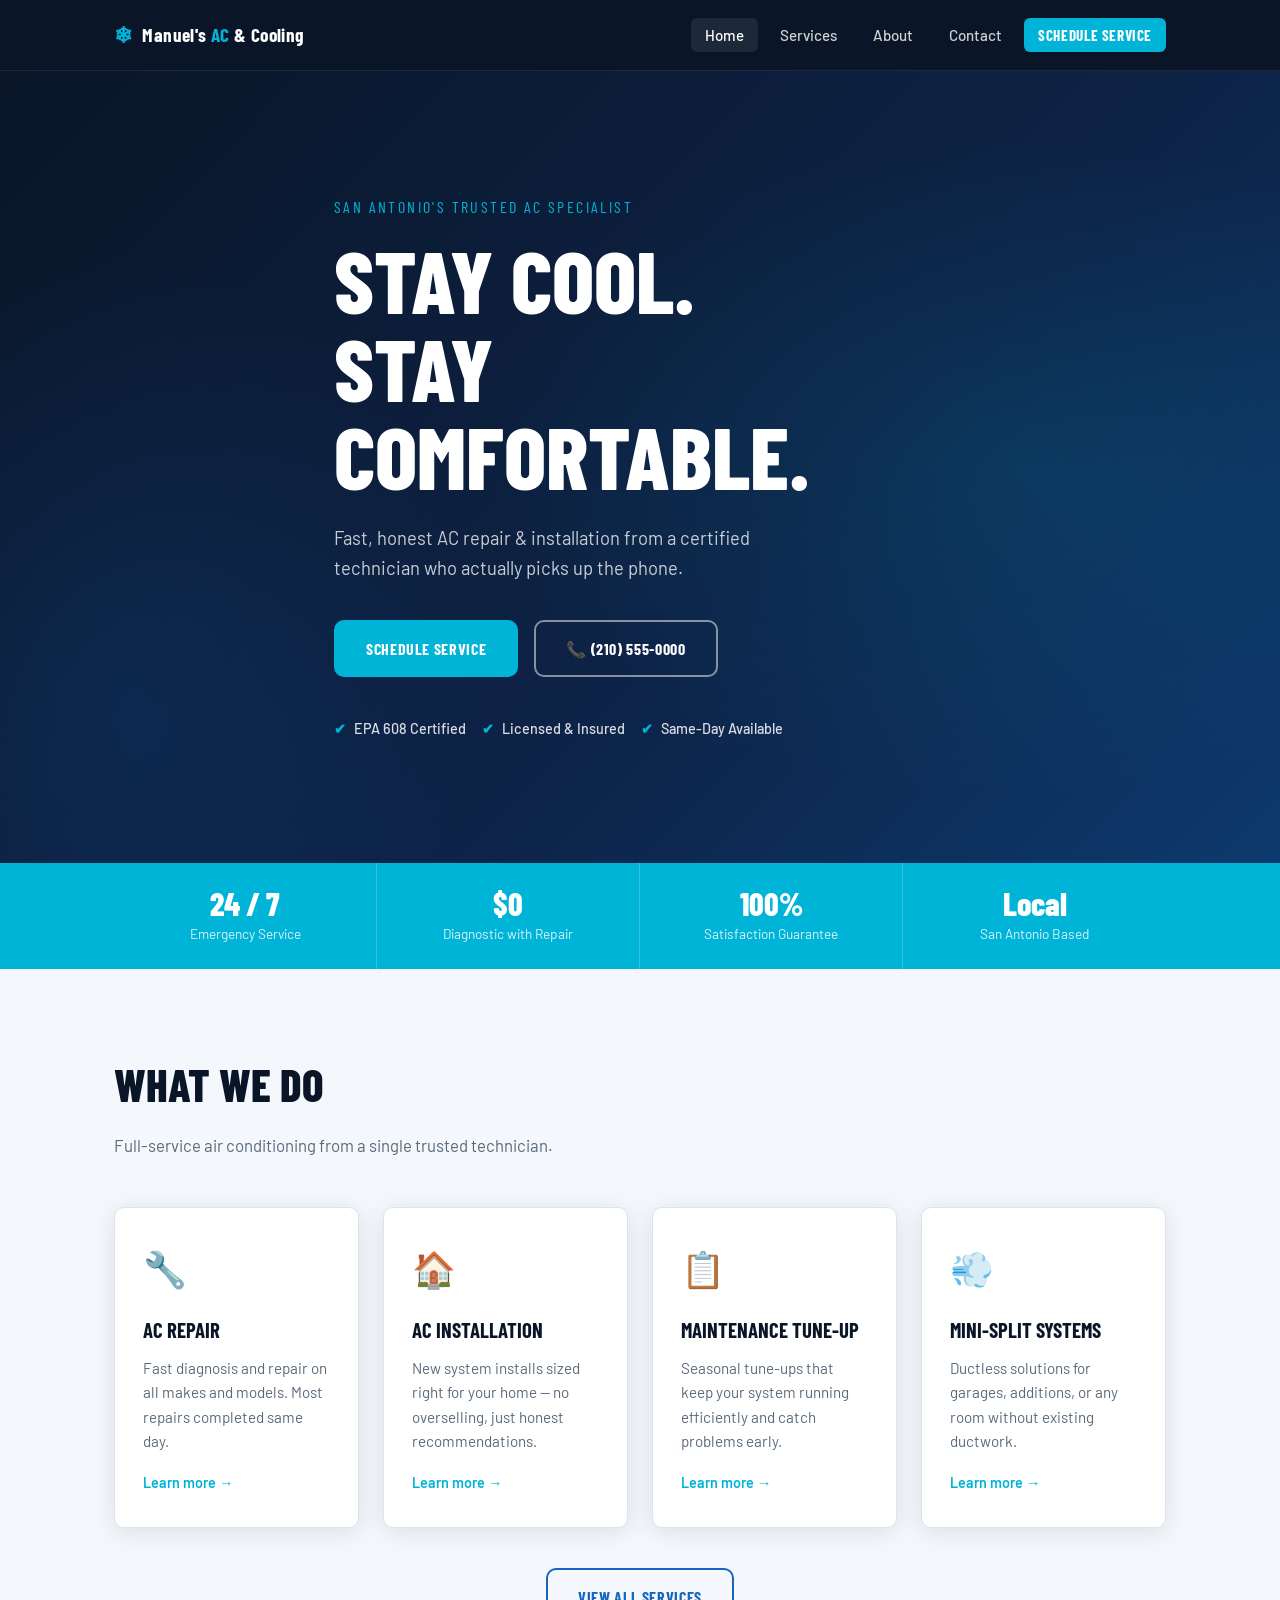
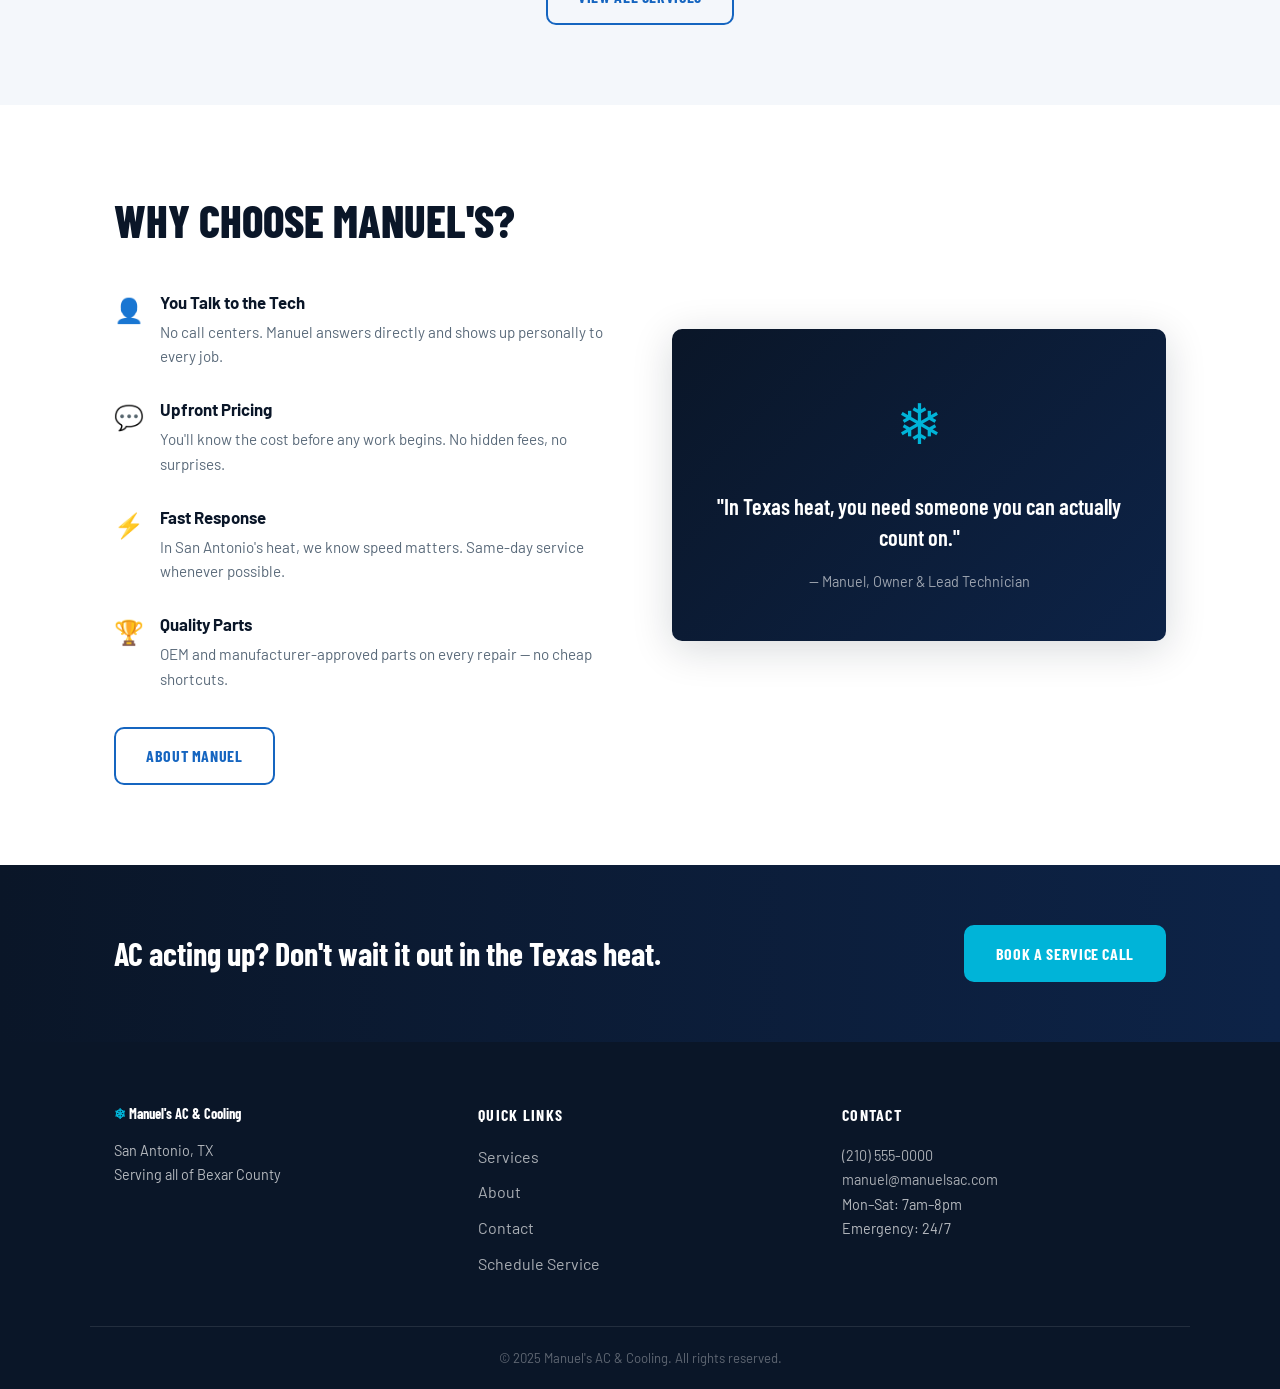
==== index.html @ a632163c "Move files to root" ====
<!DOCTYPE html>
<html lang="en">
<head>
  <meta charset="UTF-8" />
  <meta name="viewport" content="width=device-width, initial-scale=1.0" />
  <title>Manuel's AC & Cooling | San Antonio, TX</title>
  <link rel="stylesheet" href="css/style.css" />
  <link rel="preconnect" href="https://fonts.googleapis.com">
  <link rel="preconnect" href="https://fonts.gstatic.com" crossorigin>
  <link href="https://fonts.googleapis.com/css2?family=Barlow+Condensed:wght@400;600;700;800&family=Barlow:wght@400;500;600&display=swap" rel="stylesheet">
</head>
<body>

  <!-- NAV -->
  <header class="site-header">
    <nav class="nav container">
      <a href="index.html" class="nav-logo">
        <span class="logo-icon">❄</span>
        <span class="logo-text">Manuel's <span class="accent">AC</span> & Cooling</span>
      </a>
      <button class="nav-toggle" id="navToggle" aria-label="Toggle menu">
        <span></span><span></span><span></span>
      </button>
      <ul class="nav-links" id="navLinks">
        <li><a href="index.html" class="active">Home</a></li>
        <li><a href="services.html">Services</a></li>
        <li><a href="about.html">About</a></li>
        <li><a href="contact.html">Contact</a></li>
        <li><a href="contact.html#schedule" class="nav-cta">Schedule Service</a></li>
      </ul>
    </nav>
  </header>

  <!-- HERO -->
  <section class="hero">
    <div class="hero-bg"></div>
    <div class="container hero-content">
      <p class="hero-eyebrow">San Antonio's Trusted AC Specialist</p>
      <h1 class="hero-title">Stay Cool.<br>Stay Comfortable.</h1>
      <p class="hero-sub">Fast, honest AC repair &amp; installation from a certified technician who actually picks up the phone.</p>
      <div class="hero-actions">
        <a href="contact.html#schedule" class="btn btn-primary">Schedule Service</a>
        <a href="tel:+12105550000" class="btn btn-outline">📞 (210) 555-0000</a>
      </div>
      <div class="hero-badges">
        <div class="badge"><span>✔</span> EPA 608 Certified</div>
        <div class="badge"><span>✔</span> Licensed &amp; Insured</div>
        <div class="badge"><span>✔</span> Same-Day Available</div>
      </div>
    </div>
  </section>

  <!-- TRUST BAR -->
  <div class="trust-bar">
    <div class="container trust-grid">
      <div class="trust-item">
        <strong>24 / 7</strong>
        <span>Emergency Service</span>
      </div>
      <div class="trust-item">
        <strong>$0</strong>
        <span>Diagnostic with Repair</span>
      </div>
      <div class="trust-item">
        <strong>100%</strong>
        <span>Satisfaction Guarantee</span>
      </div>
      <div class="trust-item">
        <strong>Local</strong>
        <span>San Antonio Based</span>
      </div>
    </div>
  </div>

  <!-- SERVICES PREVIEW -->
  <section class="section services-preview">
    <div class="container">
      <h2 class="section-title">What We Do</h2>
      <p class="section-sub">Full-service air conditioning from a single trusted technician.</p>
      <div class="services-grid">
        <a href="services.html#repair" class="service-card">
          <div class="service-icon">🔧</div>
          <h3>AC Repair</h3>
          <p>Fast diagnosis and repair on all makes and models. Most repairs completed same day.</p>
          <span class="card-link">Learn more →</span>
        </a>
        <a href="services.html#install" class="service-card">
          <div class="service-icon">🏠</div>
          <h3>AC Installation</h3>
          <p>New system installs sized right for your home — no overselling, just honest recommendations.</p>
          <span class="card-link">Learn more →</span>
        </a>
        <a href="services.html#maintenance" class="service-card">
          <div class="service-icon">📋</div>
          <h3>Maintenance Tune-Up</h3>
          <p>Seasonal tune-ups that keep your system running efficiently and catch problems early.</p>
          <span class="card-link">Learn more →</span>
        </a>
        <a href="services.html#mini-split" class="service-card">
          <div class="service-icon">💨</div>
          <h3>Mini-Split Systems</h3>
          <p>Ductless solutions for garages, additions, or any room without existing ductwork.</p>
          <span class="card-link">Learn more →</span>
        </a>
      </div>
      <div class="section-cta">
        <a href="services.html" class="btn btn-secondary">View All Services</a>
      </div>
    </div>
  </section>

  <!-- WHY US -->
  <section class="section why-us">
    <div class="container why-grid">
      <div class="why-text">
        <h2 class="section-title">Why Choose Manuel's?</h2>
        <ul class="why-list">
          <li>
            <span class="why-icon">👤</span>
            <div>
              <strong>You Talk to the Tech</strong>
              <p>No call centers. Manuel answers directly and shows up personally to every job.</p>
            </div>
          </li>
          <li>
            <span class="why-icon">💬</span>
            <div>
              <strong>Upfront Pricing</strong>
              <p>You'll know the cost before any work begins. No hidden fees, no surprises.</p>
            </div>
          </li>
          <li>
            <span class="why-icon">⚡</span>
            <div>
              <strong>Fast Response</strong>
              <p>In San Antonio's heat, we know speed matters. Same-day service whenever possible.</p>
            </div>
          </li>
          <li>
            <span class="why-icon">🏆</span>
            <div>
              <strong>Quality Parts</strong>
              <p>OEM and manufacturer-approved parts on every repair — no cheap shortcuts.</p>
            </div>
          </li>
        </ul>
        <a href="about.html" class="btn btn-secondary">About Manuel</a>
      </div>
      <div class="why-visual">
        <div class="visual-card">
          <div class="visual-icon">❄</div>
          <p class="visual-quote">"In Texas heat, you need someone you can actually count on."</p>
          <p class="visual-name">— Manuel, Owner & Lead Technician</p>
        </div>
      </div>
    </div>
  </section>

  <!-- CTA STRIP -->
  <section class="cta-strip">
    <div class="container cta-strip-inner">
      <h2>AC acting up? Don't wait it out in the Texas heat.</h2>
      <a href="contact.html#schedule" class="btn btn-primary">Book a Service Call</a>
    </div>
  </section>

  <!-- FOOTER -->
  <footer class="site-footer">
    <div class="container footer-grid">
      <div>
        <p class="footer-logo"><span class="accent">❄</span> Manuel's AC &amp; Cooling</p>
        <p>San Antonio, TX<br>Serving all of Bexar County</p>
      </div>
      <div>
        <h4>Quick Links</h4>
        <ul>
          <li><a href="services.html">Services</a></li>
          <li><a href="about.html">About</a></li>
          <li><a href="contact.html">Contact</a></li>
          <li><a href="contact.html#schedule">Schedule Service</a></li>
        </ul>
      </div>
      <div>
        <h4>Contact</h4>
        <p><a href="tel:+12105550000">(210) 555-0000</a></p>
        <p><a href="mailto:manuel@manuelsac.com">manuel@manuelsac.com</a></p>
        <p>Mon–Sat: 7am–8pm<br>Emergency: 24/7</p>
      </div>
    </div>
    <div class="footer-bottom container">
      <p>© 2025 Manuel's AC & Cooling. All rights reserved.</p>
    </div>
  </footer>

  <script src="js/main.js"></script>
</body>
</html>
---- css/style.css ----
/* ===========================
   Manuel's AC & Cooling — CSS
   =========================== */

:root {
  --blue-dark:   #0a1628;
  --blue-mid:    #0d2347;
  --blue-bright: #1565c0;
  --ice:         #e3f2fd;
  --accent:      #00b4d8;
  --accent-dark: #0096b7;
  --white:       #ffffff;
  --gray-light:  #f4f7fb;
  --gray-text:   #5a6a7a;
  --text:        #1a2535;
  --border:      #dde3ed;

  --font-display: 'Barlow Condensed', sans-serif;
  --font-body:    'Barlow', sans-serif;

  --radius: 10px;
  --shadow: 0 4px 24px rgba(10,22,40,.10);
  --shadow-lg: 0 8px 40px rgba(10,22,40,.16);
  --transition: .2s ease;
}

*, *::before, *::after { box-sizing: border-box; margin: 0; padding: 0; }

html { scroll-behavior: smooth; }

body {
  font-family: var(--font-body);
  color: var(--text);
  background: var(--white);
  font-size: 16px;
  line-height: 1.6;
}

a { color: inherit; text-decoration: none; }
ul { list-style: none; }
img { max-width: 100%; display: block; }

.container {
  max-width: 1100px;
  margin: 0 auto;
  padding: 0 24px;
}

.accent { color: var(--accent); }

/* ===== BUTTONS ===== */
.btn {
  display: inline-block;
  font-family: var(--font-display);
  font-weight: 700;
  font-size: 1rem;
  letter-spacing: .04em;
  text-transform: uppercase;
  padding: 14px 30px;
  border-radius: var(--radius);
  transition: var(--transition);
  cursor: pointer;
  border: 2px solid transparent;
}

.btn-primary {
  background: var(--accent);
  color: var(--white);
  border-color: var(--accent);
}
.btn-primary:hover {
  background: var(--accent-dark);
  border-color: var(--accent-dark);
  transform: translateY(-1px);
}

.btn-outline {
  background: transparent;
  color: var(--white);
  border-color: rgba(255,255,255,.5);
}
.btn-outline:hover {
  border-color: var(--white);
  background: rgba(255,255,255,.08);
}

.btn-secondary {
  background: transparent;
  color: var(--blue-bright);
  border-color: var(--blue-bright);
}
.btn-secondary:hover {
  background: var(--blue-bright);
  color: var(--white);
}

.btn-full { width: 100%; text-align: center; }

/* ===== HEADER / NAV ===== */
.site-header {
  position: sticky;
  top: 0;
  z-index: 100;
  background: var(--blue-dark);
  border-bottom: 1px solid rgba(255,255,255,.08);
}

.nav {
  display: flex;
  align-items: center;
  justify-content: space-between;
  height: 70px;
  gap: 24px;
}

.nav-logo {
  display: flex;
  align-items: center;
  gap: 10px;
  color: var(--white);
  font-family: var(--font-display);
  font-size: 1.2rem;
  font-weight: 700;
  letter-spacing: .02em;
  white-space: nowrap;
}

.logo-icon {
  font-size: 1.4rem;
  color: var(--accent);
}

.nav-links {
  display: flex;
  align-items: center;
  gap: 8px;
}

.nav-links a {
  color: rgba(255,255,255,.8);
  font-size: .95rem;
  font-weight: 500;
  padding: 8px 14px;
  border-radius: 6px;
  transition: var(--transition);
}

.nav-links a:hover,
.nav-links a.active {
  color: var(--white);
  background: rgba(255,255,255,.08);
}

.nav-cta {
  background: var(--accent) !important;
  color: var(--white) !important;
  font-family: var(--font-display);
  font-weight: 700 !important;
  text-transform: uppercase;
  letter-spacing: .04em;
}
.nav-cta:hover {
  background: var(--accent-dark) !important;
}

.nav-toggle {
  display: none;
  flex-direction: column;
  gap: 5px;
  background: none;
  border: none;
  cursor: pointer;
  padding: 6px;
}
.nav-toggle span {
  display: block;
  width: 24px;
  height: 2px;
  background: var(--white);
  border-radius: 2px;
  transition: var(--transition);
}

/* ===== HERO ===== */
.hero {
  position: relative;
  min-height: 88vh;
  display: flex;
  align-items: center;
  overflow: hidden;
}

.hero-bg {
  position: absolute;
  inset: 0;
  background: linear-gradient(135deg, var(--blue-dark) 0%, var(--blue-mid) 60%, #0d3a6e 100%);
  z-index: 0;
}

.hero-bg::after {
  content: '';
  position: absolute;
  inset: 0;
  background: 
    radial-gradient(ellipse 60% 60% at 80% 50%, rgba(0,180,216,.12) 0%, transparent 70%),
    radial-gradient(ellipse 40% 80% at 10% 80%, rgba(21,101,192,.15) 0%, transparent 70%);
}

.hero-content {
  position: relative;
  z-index: 1;
  padding-top: 60px;
  padding-bottom: 60px;
  max-width: 660px;
}

.hero-eyebrow {
  font-family: var(--font-display);
  font-size: 1rem;
  letter-spacing: .15em;
  text-transform: uppercase;
  color: var(--accent);
  margin-bottom: 16px;
}

.hero-title {
  font-family: var(--font-display);
  font-size: clamp(3rem, 8vw, 5.5rem);
  font-weight: 800;
  line-height: 1;
  color: var(--white);
  text-transform: uppercase;
  margin-bottom: 24px;
}

.hero-sub {
  font-size: 1.15rem;
  color: rgba(255,255,255,.78);
  max-width: 500px;
  margin-bottom: 36px;
  line-height: 1.65;
}

.hero-actions {
  display: flex;
  gap: 16px;
  flex-wrap: wrap;
  margin-bottom: 40px;
}

.hero-badges {
  display: flex;
  gap: 16px;
  flex-wrap: wrap;
}

.badge {
  display: flex;
  align-items: center;
  gap: 8px;
  color: rgba(255,255,255,.85);
  font-size: .9rem;
  font-weight: 500;
}

.badge span { color: var(--accent); font-weight: 700; }

/* ===== TRUST BAR ===== */
.trust-bar {
  background: var(--accent);
  padding: 0;
}

.trust-grid {
  display: grid;
  grid-template-columns: repeat(4, 1fr);
}

.trust-item {
  display: flex;
  flex-direction: column;
  align-items: center;
  padding: 24px 16px;
  border-right: 1px solid rgba(255,255,255,.2);
}
.trust-item:last-child { border-right: none; }

.trust-item strong {
  font-family: var(--font-display);
  font-size: 2rem;
  font-weight: 800;
  color: var(--white);
  line-height: 1;
}

.trust-item span {
  font-size: .85rem;
  color: rgba(255,255,255,.85);
  text-align: center;
  margin-top: 4px;
}

/* ===== SECTIONS ===== */
.section { padding: 80px 0; }

.section-title {
  font-family: var(--font-display);
  font-size: clamp(2rem, 4vw, 2.8rem);
  font-weight: 800;
  text-transform: uppercase;
  color: var(--blue-dark);
  margin-bottom: 12px;
}

.section-sub {
  color: var(--gray-text);
  font-size: 1.05rem;
  margin-bottom: 48px;
}

/* ===== SERVICES GRID ===== */
.services-preview { background: var(--gray-light); }

.services-grid {
  display: grid;
  grid-template-columns: repeat(auto-fit, minmax(240px, 1fr));
  gap: 24px;
  margin-bottom: 40px;
}

.service-card {
  background: var(--white);
  border-radius: var(--radius);
  padding: 32px 28px;
  box-shadow: var(--shadow);
  border: 1px solid var(--border);
  transition: var(--transition);
  display: block;
}

.service-card:hover {
  transform: translateY(-4px);
  box-shadow: var(--shadow-lg);
  border-color: var(--accent);
}

.service-icon {
  font-size: 2.2rem;
  margin-bottom: 16px;
}

.service-card h3 {
  font-family: var(--font-display);
  font-size: 1.3rem;
  font-weight: 700;
  text-transform: uppercase;
  color: var(--blue-dark);
  margin-bottom: 10px;
}

.service-card p {
  color: var(--gray-text);
  font-size: .95rem;
  line-height: 1.6;
  margin-bottom: 16px;
}

.card-link {
  color: var(--accent);
  font-weight: 600;
  font-size: .9rem;
}

.section-cta { text-align: center; }

/* ===== WHY US ===== */
.why-us { background: var(--white); }

.why-grid {
  display: grid;
  grid-template-columns: 1fr 1fr;
  gap: 64px;
  align-items: center;
}

.why-list {
  display: flex;
  flex-direction: column;
  gap: 28px;
  margin: 32px 0 36px;
}

.why-list li {
  display: flex;
  gap: 16px;
  align-items: flex-start;
}

.why-icon {
  font-size: 1.5rem;
  flex-shrink: 0;
  margin-top: 2px;
}

.why-list strong {
  display: block;
  font-size: 1.05rem;
  color: var(--blue-dark);
  margin-bottom: 4px;
}

.why-list p {
  color: var(--gray-text);
  font-size: .95rem;
}

.visual-card {
  background: linear-gradient(135deg, var(--blue-dark), var(--blue-mid));
  border-radius: var(--radius);
  padding: 48px 40px;
  text-align: center;
  box-shadow: var(--shadow-lg);
}

.visual-icon {
  font-size: 3.5rem;
  color: var(--accent);
  margin-bottom: 24px;
}

.visual-quote {
  font-family: var(--font-display);
  font-size: 1.4rem;
  font-weight: 600;
  color: var(--white);
  line-height: 1.4;
  margin-bottom: 16px;
}

.visual-name {
  color: rgba(255,255,255,.6);
  font-size: .9rem;
}

/* ===== CTA STRIP ===== */
.cta-strip {
  background: linear-gradient(90deg, var(--blue-dark), var(--blue-mid));
  padding: 60px 0;
}

.cta-strip-inner {
  display: flex;
  align-items: center;
  justify-content: space-between;
  gap: 32px;
  flex-wrap: wrap;
}

.cta-strip h2 {
  font-family: var(--font-display);
  font-size: clamp(1.4rem, 3vw, 2rem);
  font-weight: 700;
  color: var(--white);
  max-width: 600px;
}

/* ===== PAGE HERO ===== */
.page-hero {
  background: linear-gradient(135deg, var(--blue-dark), var(--blue-mid));
  padding: 64px 0 60px;
  text-align: center;
}

.page-hero h1 {
  font-family: var(--font-display);
  font-size: clamp(2.2rem, 5vw, 3.5rem);
  font-weight: 800;
  text-transform: uppercase;
  color: var(--white);
  margin-bottom: 12px;
}

.page-hero p {
  color: rgba(255,255,255,.7);
  font-size: 1.1rem;
}

/* ===== SERVICES DETAIL ===== */
.services-detail {
  display: flex;
  flex-direction: column;
  gap: 40px;
}

.service-detail-card {
  display: grid;
  grid-template-columns: 80px 1fr;
  gap: 28px;
  background: var(--white);
  border: 1px solid var(--border);
  border-radius: var(--radius);
  padding: 40px;
  box-shadow: var(--shadow);
}

.sdc-icon { font-size: 2.5rem; padding-top: 4px; }

.sdc-content h2 {
  font-family: var(--font-display);
  font-size: 1.7rem;
  font-weight: 700;
  text-transform: uppercase;
  color: var(--blue-dark);
  margin-bottom: 12px;
}

.sdc-content p {
  color: var(--gray-text);
  margin-bottom: 20px;
  line-height: 1.7;
}

.service-includes {
  display: grid;
  grid-template-columns: repeat(auto-fit, minmax(200px, 1fr));
  gap: 8px 24px;
  margin-bottom: 28px;
}

.service-includes li {
  color: var(--text);
  font-size: .95rem;
  padding-left: 18px;
  position: relative;
}
.service-includes li::before {
  content: '✓';
  position: absolute;
  left: 0;
  color: var(--accent);
  font-weight: 700;
}

/* ===== ABOUT ===== */
.about-grid {
  display: grid;
  grid-template-columns: 360px 1fr;
  gap: 64px;
  align-items: start;
}

.about-photo-placeholder {
  background: linear-gradient(135deg, var(--blue-dark), var(--blue-mid));
  border-radius: var(--radius);
  aspect-ratio: 3/4;
  display: flex;
  flex-direction: column;
  align-items: center;
  justify-content: center;
  gap: 12px;
  color: var(--accent);
}
.about-photo-placeholder span { font-size: 4rem; }
.about-photo-placeholder p { color: rgba(255,255,255,.5); font-size: .9rem; }

.about-creds {
  display: flex;
  flex-direction: column;
  gap: 12px;
  margin-top: 20px;
}

.cred-item {
  background: var(--gray-light);
  border-radius: 8px;
  padding: 14px 18px;
  display: flex;
  flex-direction: column;
}
.cred-item strong { color: var(--blue-dark); font-size: 1rem; }
.cred-item span { color: var(--gray-text); font-size: .85rem; }

.about-text h2 {
  font-family: var(--font-display);
  font-size: 2.2rem;
  font-weight: 800;
  text-transform: uppercase;
  color: var(--blue-dark);
  margin-bottom: 20px;
}

.about-text h3 {
  font-family: var(--font-display);
  font-size: 1.3rem;
  font-weight: 700;
  text-transform: uppercase;
  color: var(--blue-dark);
  margin: 28px 0 10px;
}

.about-text p {
  color: var(--gray-text);
  margin-bottom: 14px;
  line-height: 1.75;
}

.area-list {
  display: grid;
  grid-template-columns: repeat(2, 1fr);
  gap: 6px 20px;
  margin-bottom: 28px;
}

.area-list li {
  color: var(--text);
  font-size: .95rem;
  padding-left: 16px;
  position: relative;
}
.area-list li::before {
  content: '·';
  position: absolute;
  left: 0;
  color: var(--accent);
  font-weight: 900;
}

/* ===== CONTACT ===== */
.contact-layout {
  display: grid;
  grid-template-columns: 380px 1fr;
  gap: 64px;
  align-items: start;
}

.contact-info h2 {
  font-family: var(--font-display);
  font-size: 1.8rem;
  font-weight: 700;
  text-transform: uppercase;
  color: var(--blue-dark);
  margin-bottom: 28px;
}

.contact-method {
  display: flex;
  gap: 16px;
  margin-bottom: 28px;
  align-items: flex-start;
}

.cm-icon { font-size: 1.5rem; flex-shrink: 0; margin-top: 2px; }

.contact-method strong {
  display: block;
  color: var(--blue-dark);
  font-size: 1rem;
  margin-bottom: 4px;
}

.contact-method a {
  color: var(--accent);
  font-weight: 600;
  font-size: 1.05rem;
  display: block;
}

.contact-method small,
.contact-method p {
  color: var(--gray-text);
  font-size: .9rem;
  display: block;
  margin-top: 4px;
  line-height: 1.5;
}

/* FORM */
.contact-form-wrap {
  background: var(--gray-light);
  border-radius: var(--radius);
  padding: 40px;
  border: 1px solid var(--border);
}

.contact-form-wrap h2 {
  font-family: var(--font-display);
  font-size: 1.6rem;
  font-weight: 700;
  text-transform: uppercase;
  color: var(--blue-dark);
  margin-bottom: 28px;
}

.form-row {
  display: grid;
  grid-template-columns: 1fr 1fr;
  gap: 16px;
}

.form-group {
  display: flex;
  flex-direction: column;
  gap: 6px;
  margin-bottom: 18px;
}

.form-group label {
  font-size: .88rem;
  font-weight: 600;
  color: var(--blue-dark);
  text-transform: uppercase;
  letter-spacing: .04em;
}

.form-group input,
.form-group select,
.form-group textarea {
  padding: 12px 16px;
  border: 1.5px solid var(--border);
  border-radius: 8px;
  font-family: var(--font-body);
  font-size: 1rem;
  color: var(--text);
  background: var(--white);
  transition: var(--transition);
  outline: none;
}

.form-group input:focus,
.form-group select:focus,
.form-group textarea:focus {
  border-color: var(--accent);
  box-shadow: 0 0 0 3px rgba(0,180,216,.12);
}

.form-group textarea { resize: vertical; min-height: 100px; }

.form-note {
  color: var(--gray-text);
  font-size: .82rem;
  margin-top: 12px;
  text-align: center;
}

.form-success {
  text-align: center;
  padding: 40px 20px;
}
.success-icon { font-size: 3rem; margin-bottom: 16px; }
.form-success h3 {
  font-family: var(--font-display);
  font-size: 1.8rem;
  color: var(--blue-dark);
  margin-bottom: 10px;
}
.form-success p { color: var(--gray-text); }

/* ===== FOOTER ===== */
.site-footer {
  background: var(--blue-dark);
  color: rgba(255,255,255,.7);
  padding: 60px 0 0;
}

.footer-grid {
  display: grid;
  grid-template-columns: repeat(3, 1fr);
  gap: 40px;
  padding-bottom: 40px;
}

.footer-logo {
  font-family: var(--font-display);
  font-size: 1.2rem;
  font-weight: 700;
  color: var(--white);
  margin-bottom: 12px;
}

.site-footer h4 {
  font-family: var(--font-display);
  font-size: 1rem;
  font-weight: 700;
  text-transform: uppercase;
  letter-spacing: .08em;
  color: var(--white);
  margin-bottom: 16px;
}

.site-footer ul li {
  margin-bottom: 10px;
}

.site-footer a {
  color: rgba(255,255,255,.65);
  transition: var(--transition);
}
.site-footer a:hover { color: var(--accent); }

.site-footer p { font-size: .9rem; line-height: 1.7; }

.footer-bottom {
  border-top: 1px solid rgba(255,255,255,.1);
  padding: 20px 24px;
  text-align: center;
}
.footer-bottom p { font-size: .82rem; color: rgba(255,255,255,.35); }

/* ===== RESPONSIVE ===== */
@media (max-width: 900px) {
  .why-grid,
  .about-grid,
  .contact-layout { grid-template-columns: 1fr; gap: 40px; }

  .trust-grid { grid-template-columns: repeat(2, 1fr); }
  .trust-item:nth-child(2) { border-right: none; }
  .trust-item:nth-child(3) { border-right: 1px solid rgba(255,255,255,.2); }

  .footer-grid { grid-template-columns: 1fr 1fr; }

  .service-detail-card {
    grid-template-columns: 1fr;
    gap: 16px;
  }
}

@media (max-width: 640px) {
  .nav-links {
    display: none;
    position: absolute;
    top: 70px;
    left: 0;
    right: 0;
    background: var(--blue-dark);
    flex-direction: column;
    padding: 16px;
    gap: 4px;
    border-top: 1px solid rgba(255,255,255,.08);
  }
  .nav-links.open { display: flex; }
  .nav-toggle { display: flex; }

  .hero-title { font-size: 3rem; }
  .hero-actions { flex-direction: column; }
  .hero-actions .btn { text-align: center; }

  .trust-grid { grid-template-columns: 1fr 1fr; }
  .trust-item { border-right: none; border-bottom: 1px solid rgba(255,255,255,.15); }
  .trust-item:nth-child(3),
  .trust-item:nth-child(4) { border-bottom: none; }

  .cta-strip-inner { flex-direction: column; text-align: center; }

  .footer-grid { grid-template-columns: 1fr; }

  .contact-form-wrap { padding: 28px 20px; }
  .form-row { grid-template-columns: 1fr; }
}
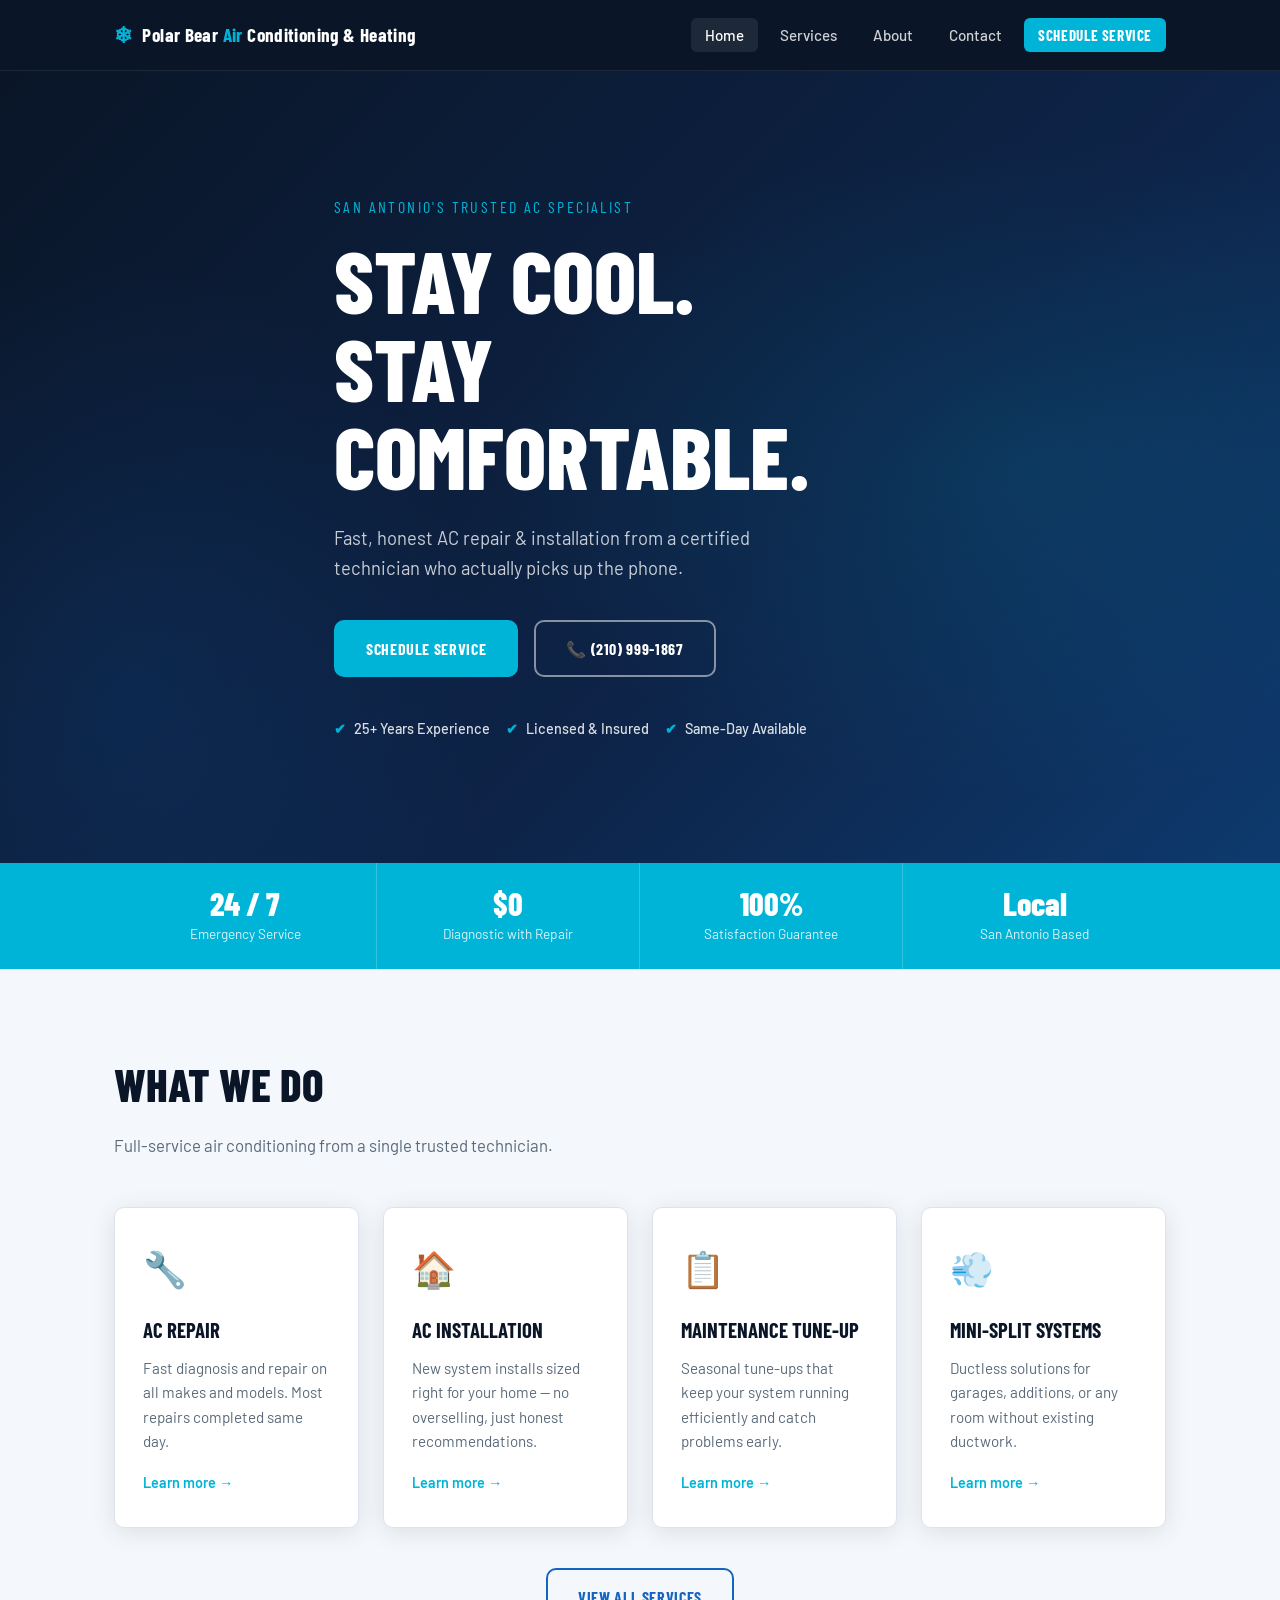
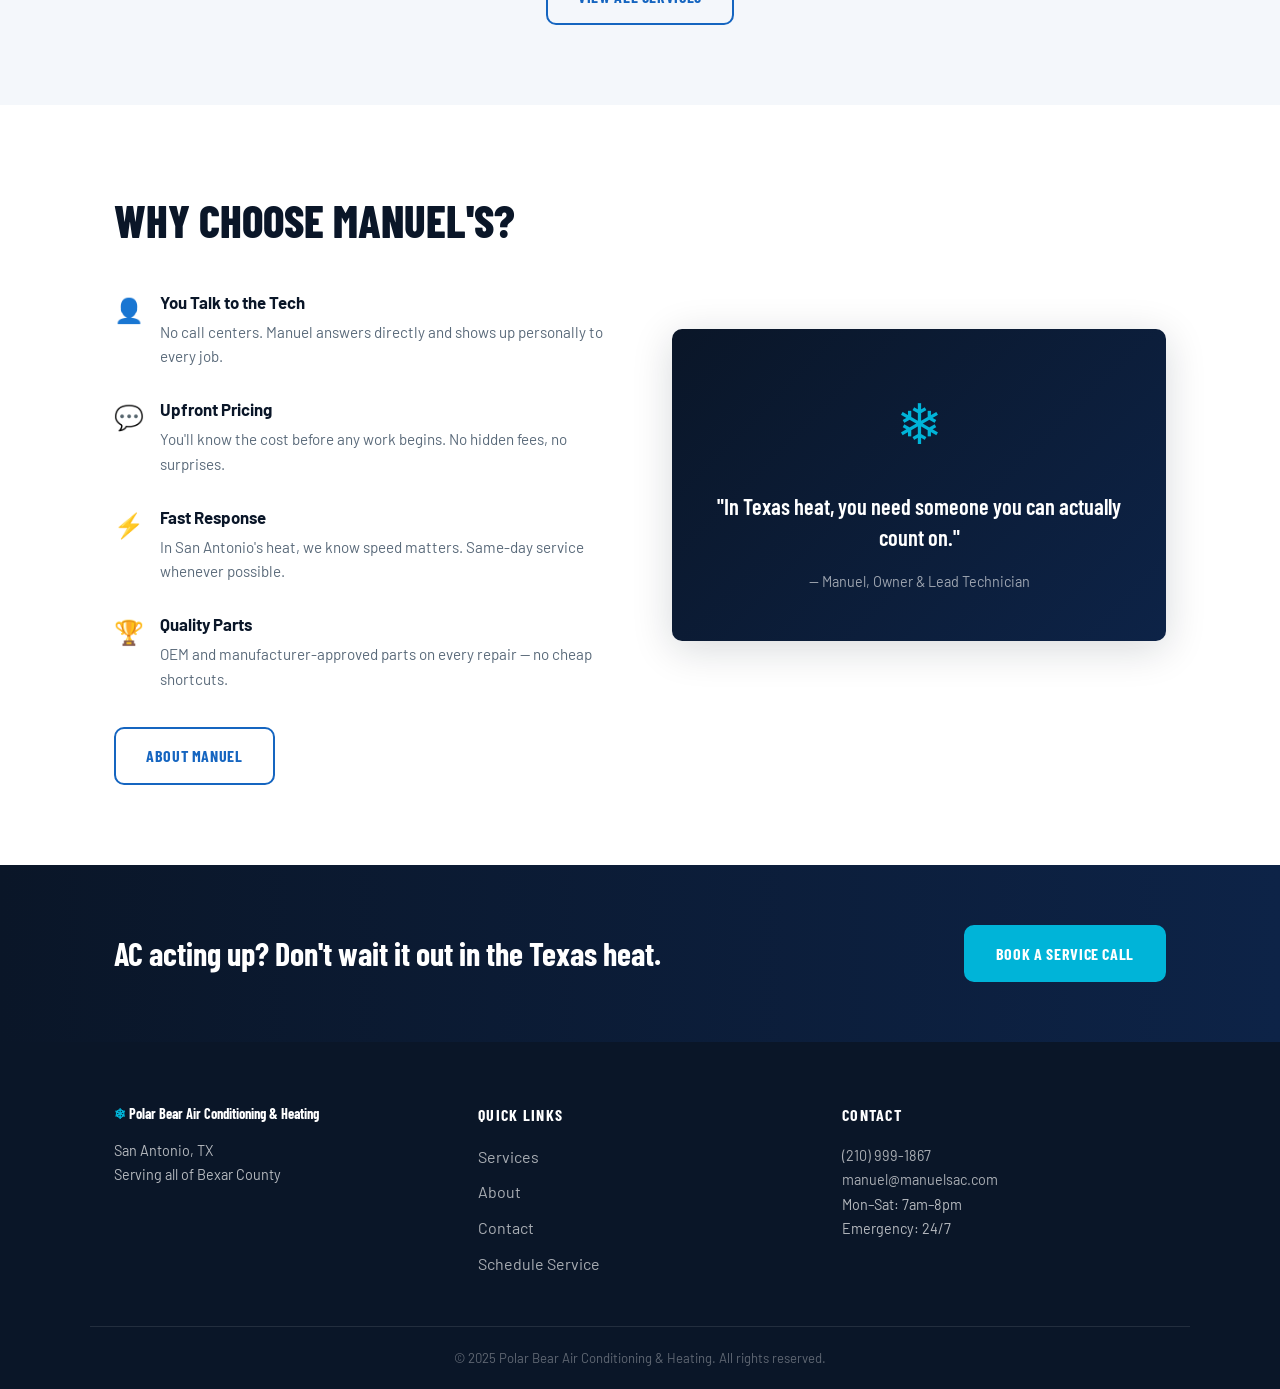
==== commit 5d8de61d: "name,phone,loation update" ====
--- a/index.html
+++ b/index.html
@@ -3,7 +3,7 @@
 <head>
   <meta charset="UTF-8" />
   <meta name="viewport" content="width=device-width, initial-scale=1.0" />
-  <title>Manuel's AC & Cooling | San Antonio, TX</title>
+  <title>Polar Bear Air Conditioning & Heating | San Antonio, TX</title>
   <link rel="stylesheet" href="css/style.css" />
   <link rel="preconnect" href="https://fonts.googleapis.com">
   <link rel="preconnect" href="https://fonts.gstatic.com" crossorigin>
@@ -16,7 +16,7 @@
     <nav class="nav container">
       <a href="index.html" class="nav-logo">
         <span class="logo-icon">❄</span>
-        <span class="logo-text">Manuel's <span class="accent">AC</span> & Cooling</span>
+        <span class="logo-text">Polar Bear <span class="accent">Air</span> Conditioning & Heating</span>
       </a>
       <button class="nav-toggle" id="navToggle" aria-label="Toggle menu">
         <span></span><span></span><span></span>
@@ -40,10 +40,10 @@
       <p class="hero-sub">Fast, honest AC repair &amp; installation from a certified technician who actually picks up the phone.</p>
       <div class="hero-actions">
         <a href="contact.html#schedule" class="btn btn-primary">Schedule Service</a>
-        <a href="tel:+12105550000" class="btn btn-outline">📞 (210) 555-0000</a>
+        <a href="tel:+12109991867" class="btn btn-outline">📞 (210) 999-1867</a>
       </div>
       <div class="hero-badges">
-        <div class="badge"><span>✔</span> EPA 608 Certified</div>
+        <div class="badge"><span>✔</span> 25+ Years Experience</div>
         <div class="badge"><span>✔</span> Licensed &amp; Insured</div>
         <div class="badge"><span>✔</span> Same-Day Available</div>
       </div>
@@ -168,7 +168,7 @@
   <footer class="site-footer">
     <div class="container footer-grid">
       <div>
-        <p class="footer-logo"><span class="accent">❄</span> Manuel's AC &amp; Cooling</p>
+        <p class="footer-logo"><span class="accent">❄</span> Polar Bear Air Conditioning &amp; Heating</p>
         <p>San Antonio, TX<br>Serving all of Bexar County</p>
       </div>
       <div>
@@ -182,13 +182,13 @@
       </div>
       <div>
         <h4>Contact</h4>
-        <p><a href="tel:+12105550000">(210) 555-0000</a></p>
+        <p><a href="tel:+12109991867">(210) 999-1867</a></p>
         <p><a href="mailto:manuel@manuelsac.com">manuel@manuelsac.com</a></p>
         <p>Mon–Sat: 7am–8pm<br>Emergency: 24/7</p>
       </div>
     </div>
     <div class="footer-bottom container">
-      <p>© 2025 Manuel's AC & Cooling. All rights reserved.</p>
+      <p>© 2025 Polar Bear Air Conditioning &amp; Heating. All rights reserved.</p>
     </div>
   </footer>
 
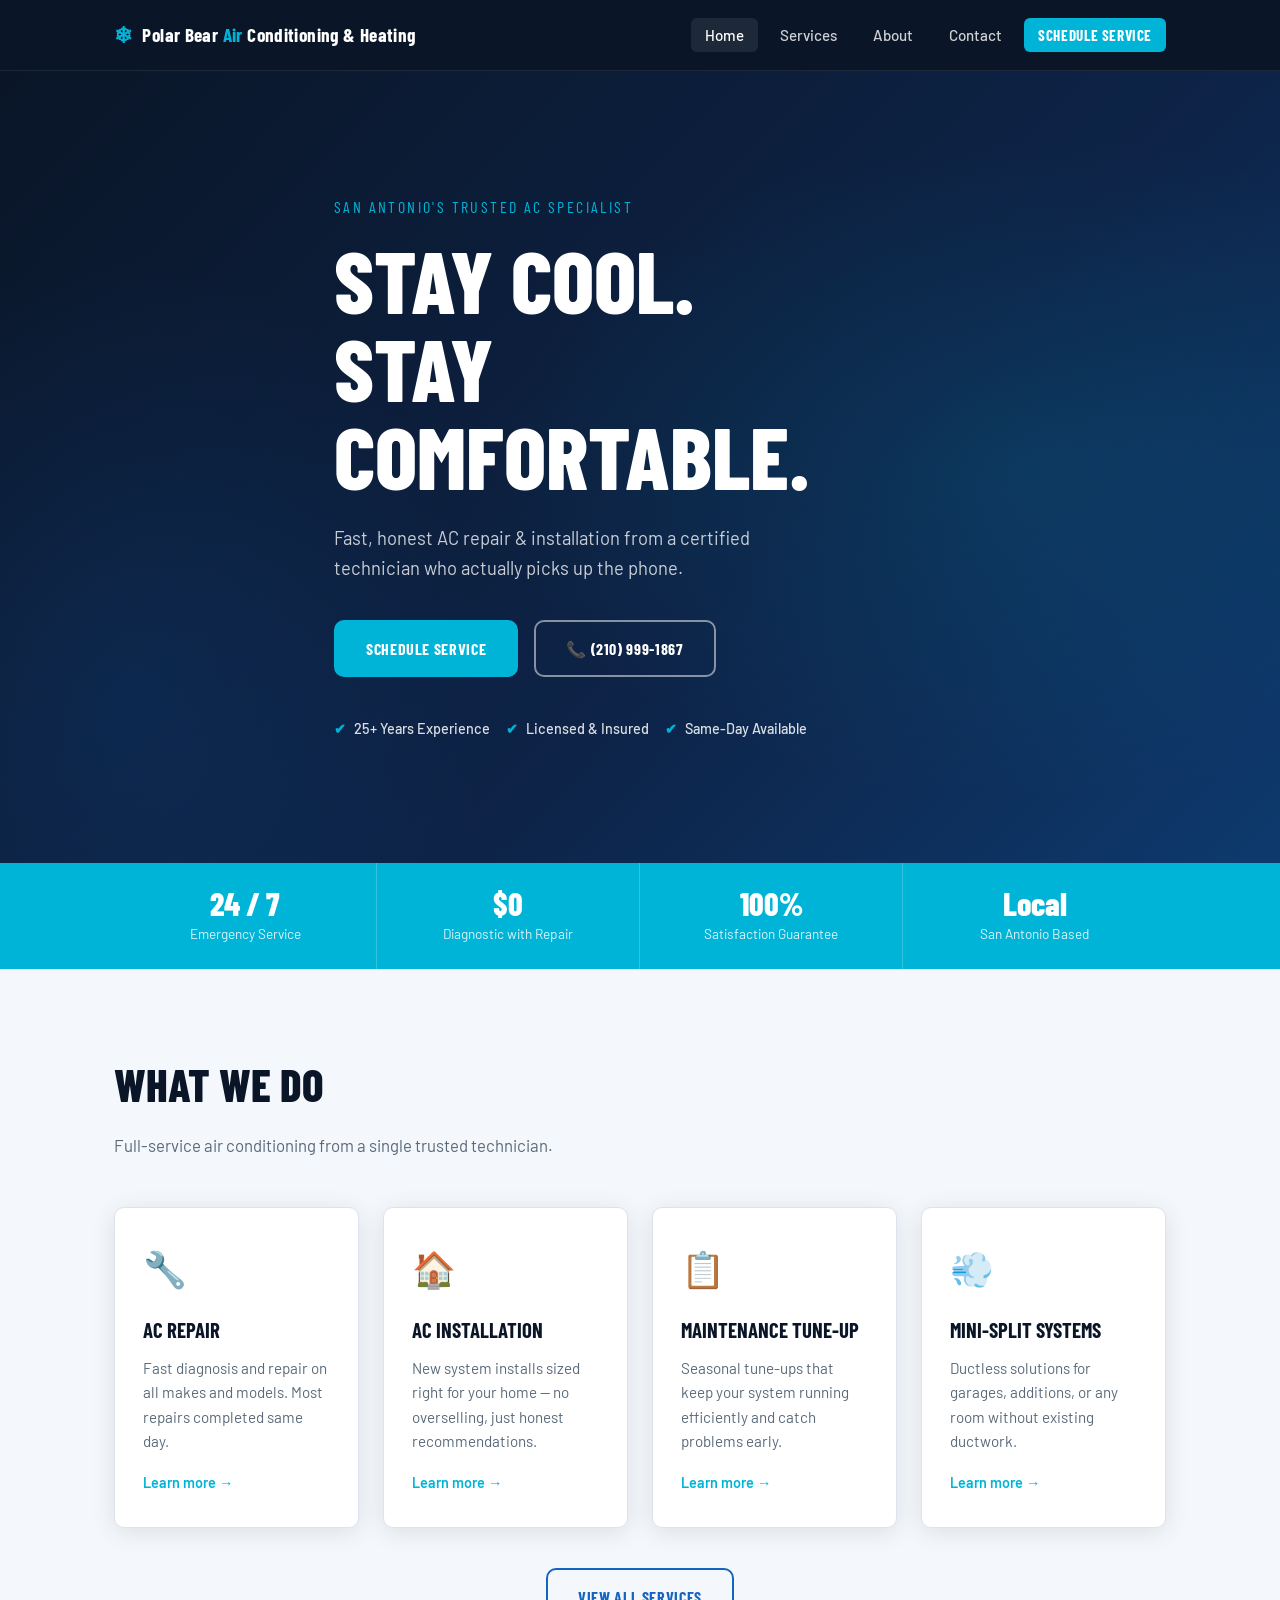
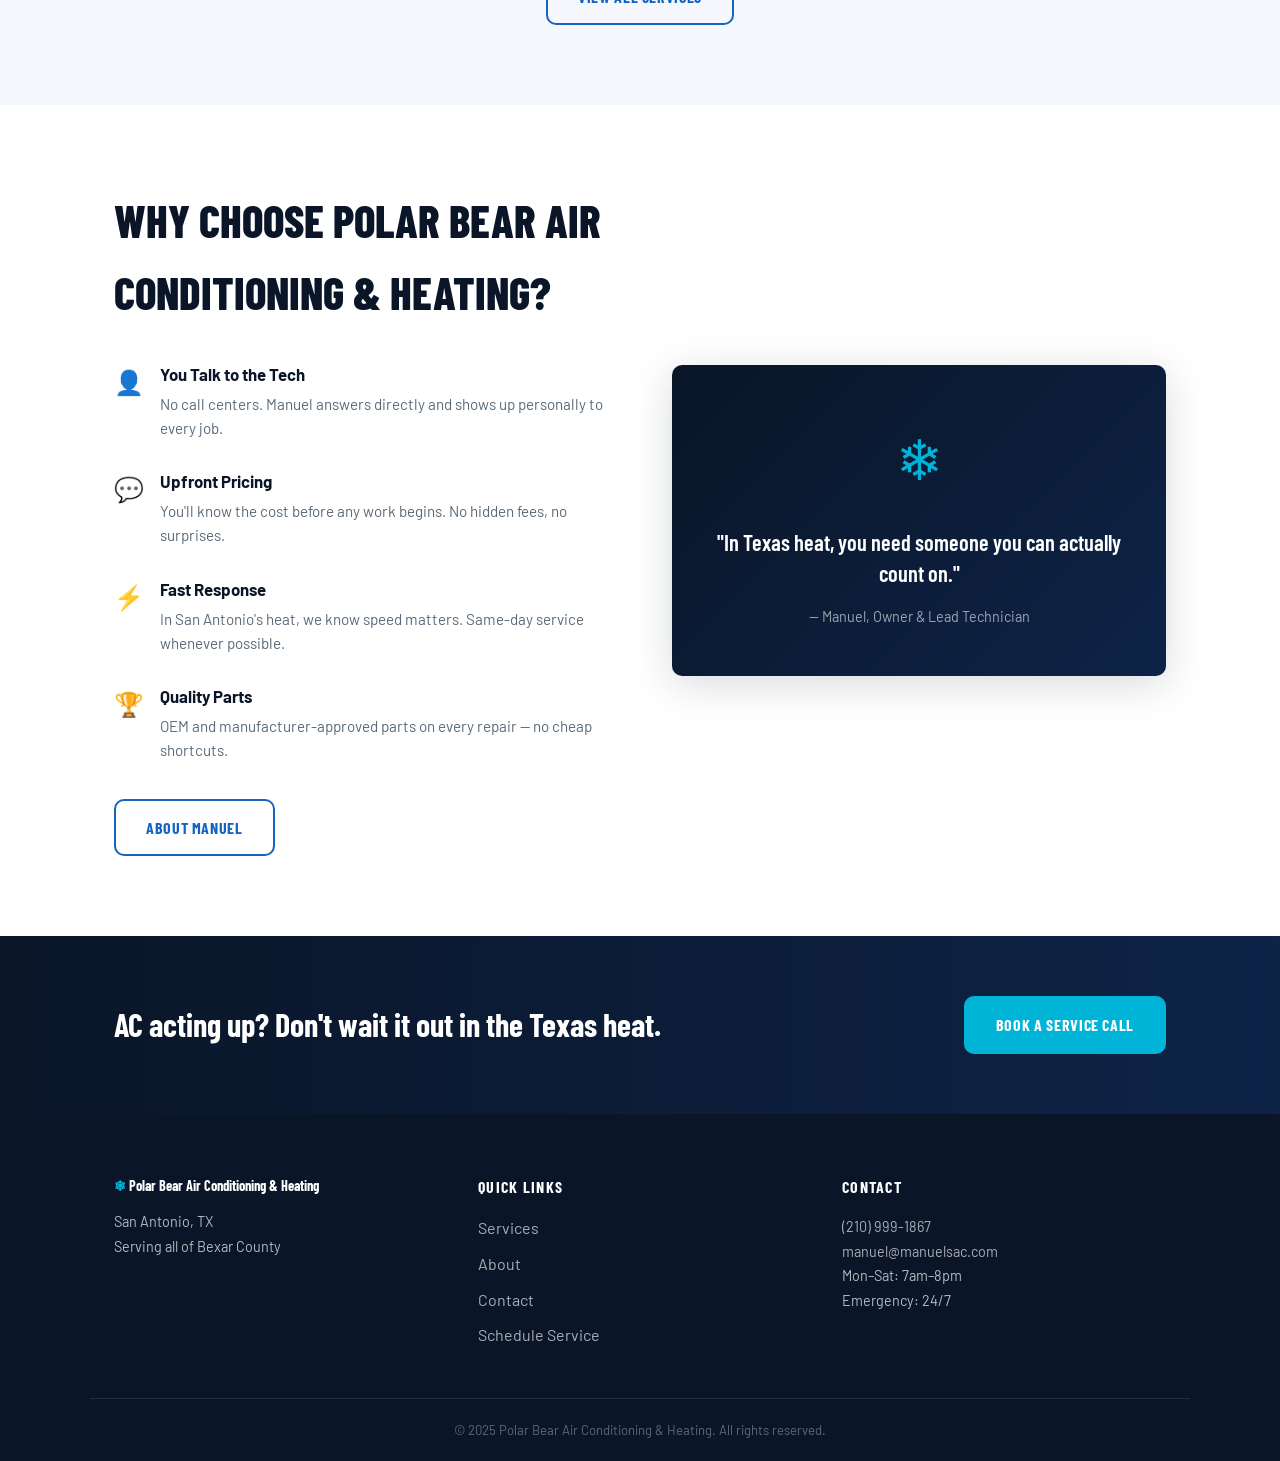
==== commit 7523b7f1: "name change" ====
--- a/index.html
+++ b/index.html
@@ -113,7 +113,7 @@
   <section class="section why-us">
     <div class="container why-grid">
       <div class="why-text">
-        <h2 class="section-title">Why Choose Manuel's?</h2>
+        <h2 class="section-title">Why Choose Polar Bear Air Conditioning & Heating?</h2>
         <ul class="why-list">
           <li>
             <span class="why-icon">👤</span>
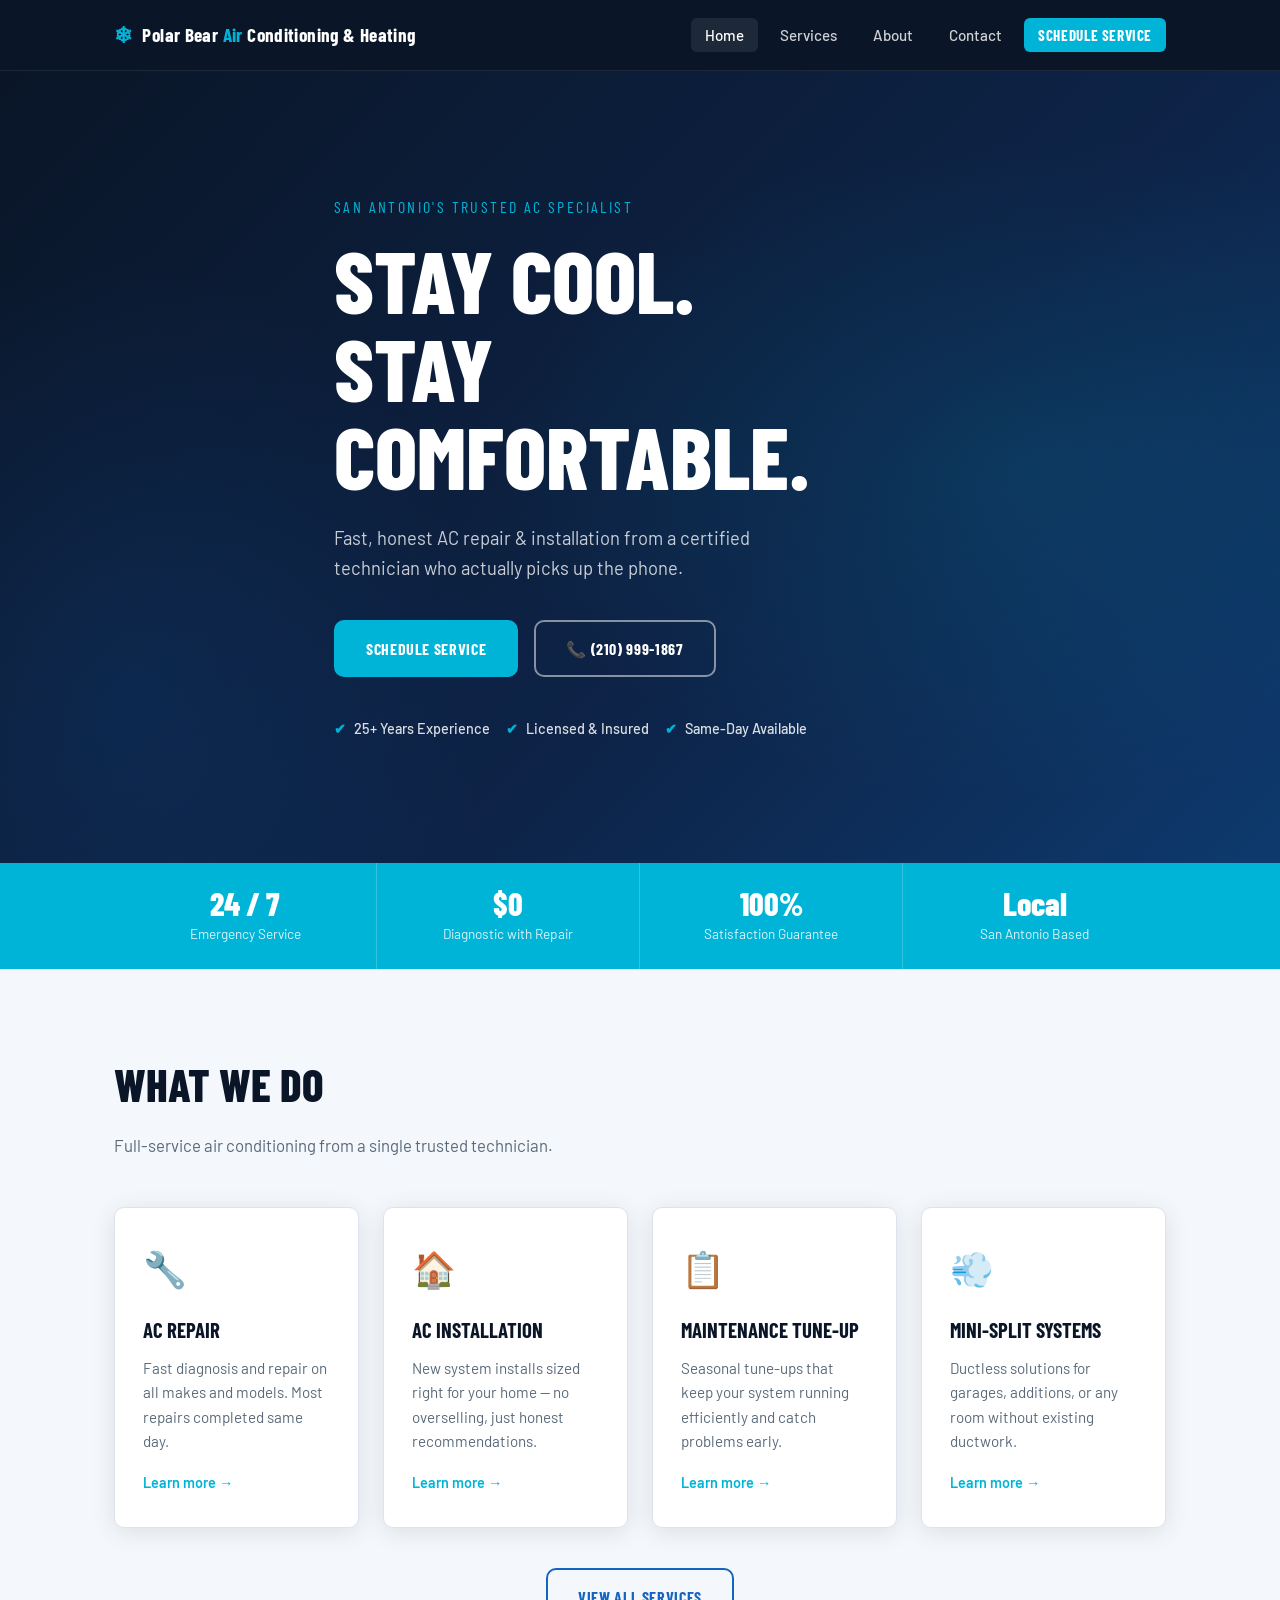
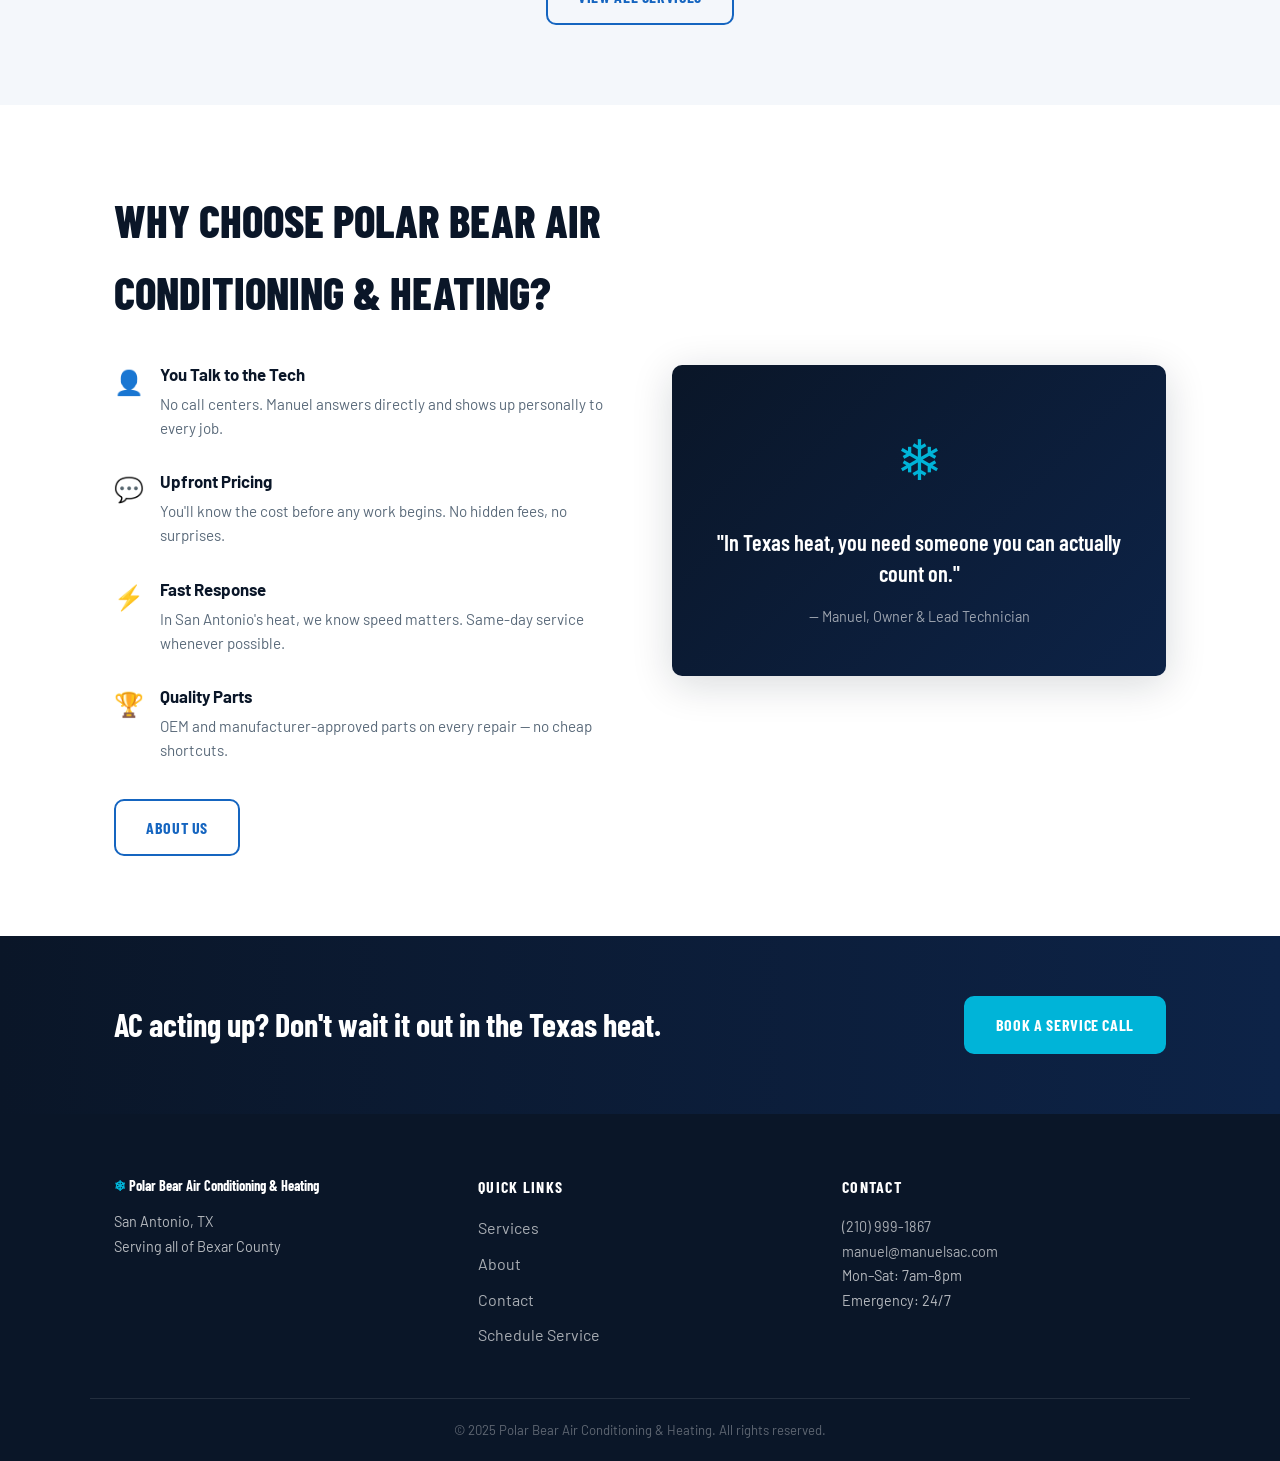
==== commit a1ce5155: "about us updated" ====
--- a/index.html
+++ b/index.html
@@ -144,7 +144,7 @@
             </div>
           </li>
         </ul>
-        <a href="about.html" class="btn btn-secondary">About Manuel</a>
+        <a href="about.html" class="btn btn-secondary">About Us</a>
       </div>
       <div class="why-visual">
         <div class="visual-card">
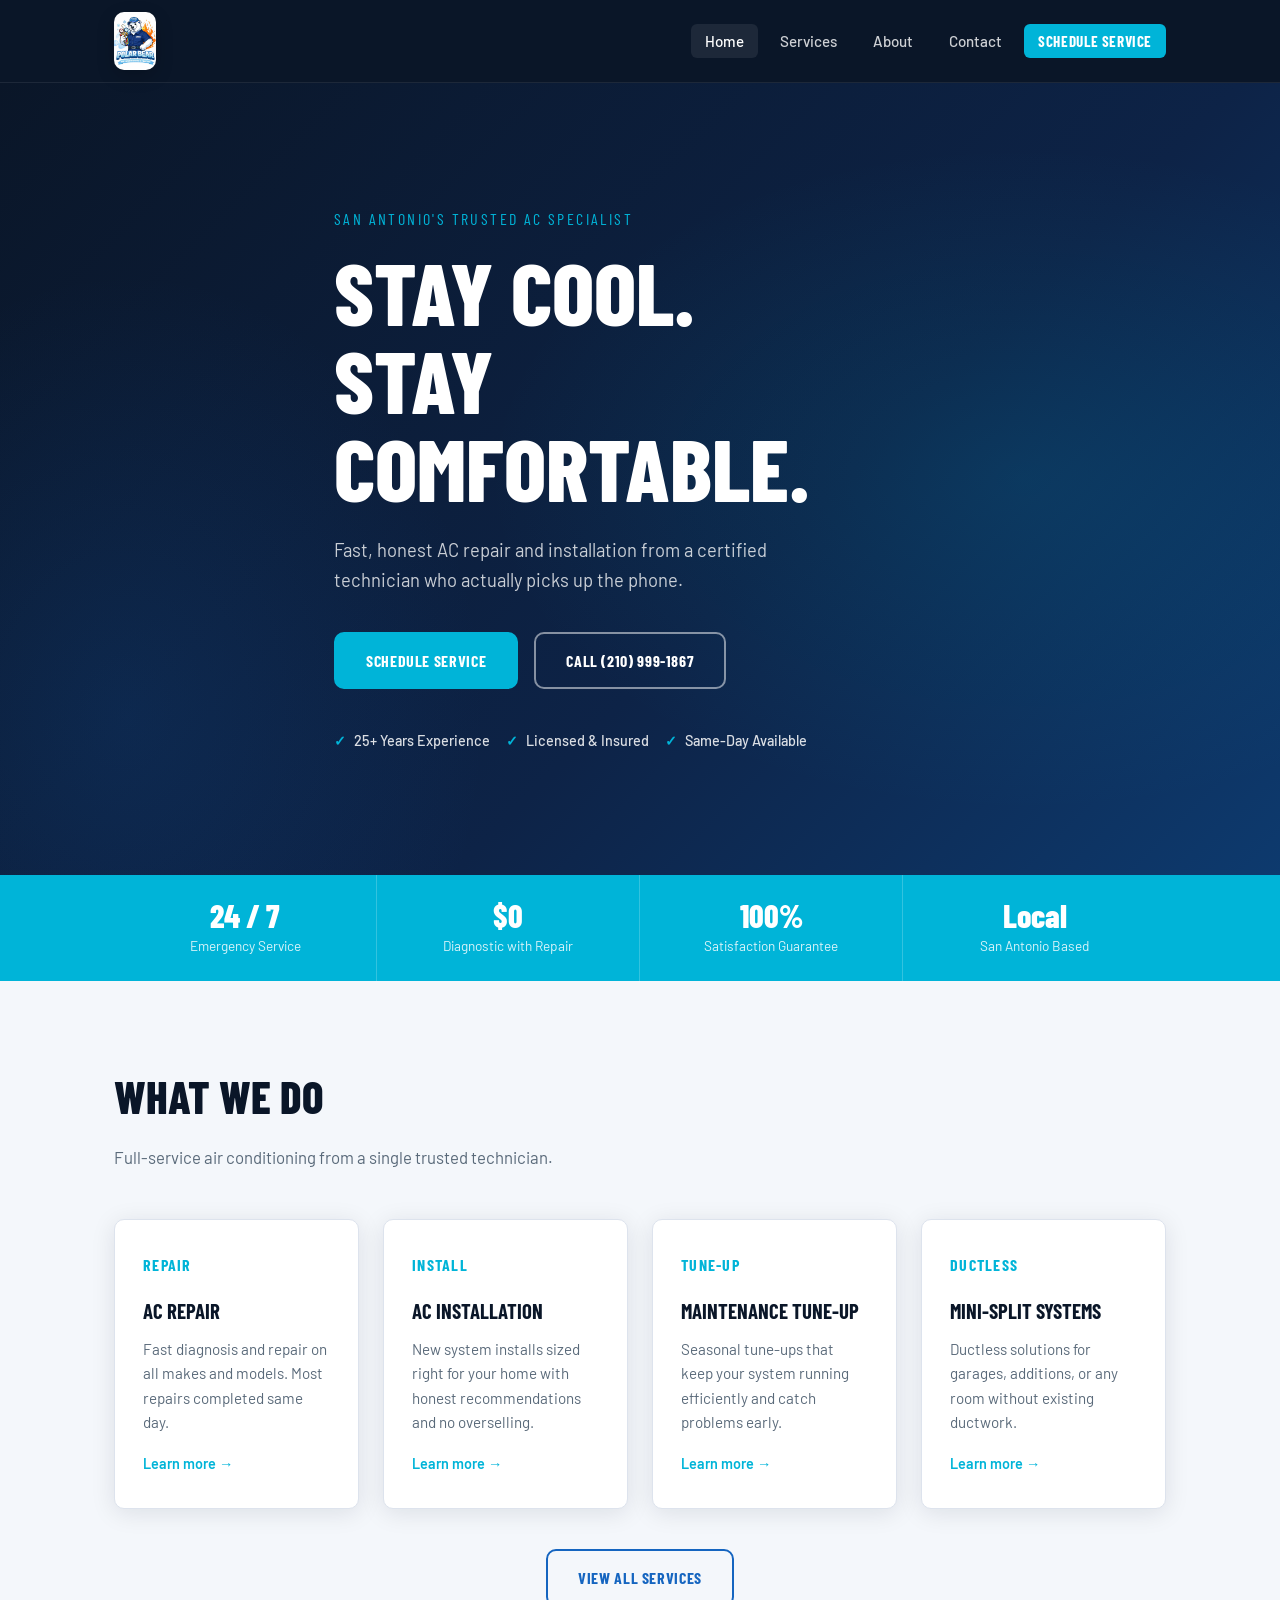
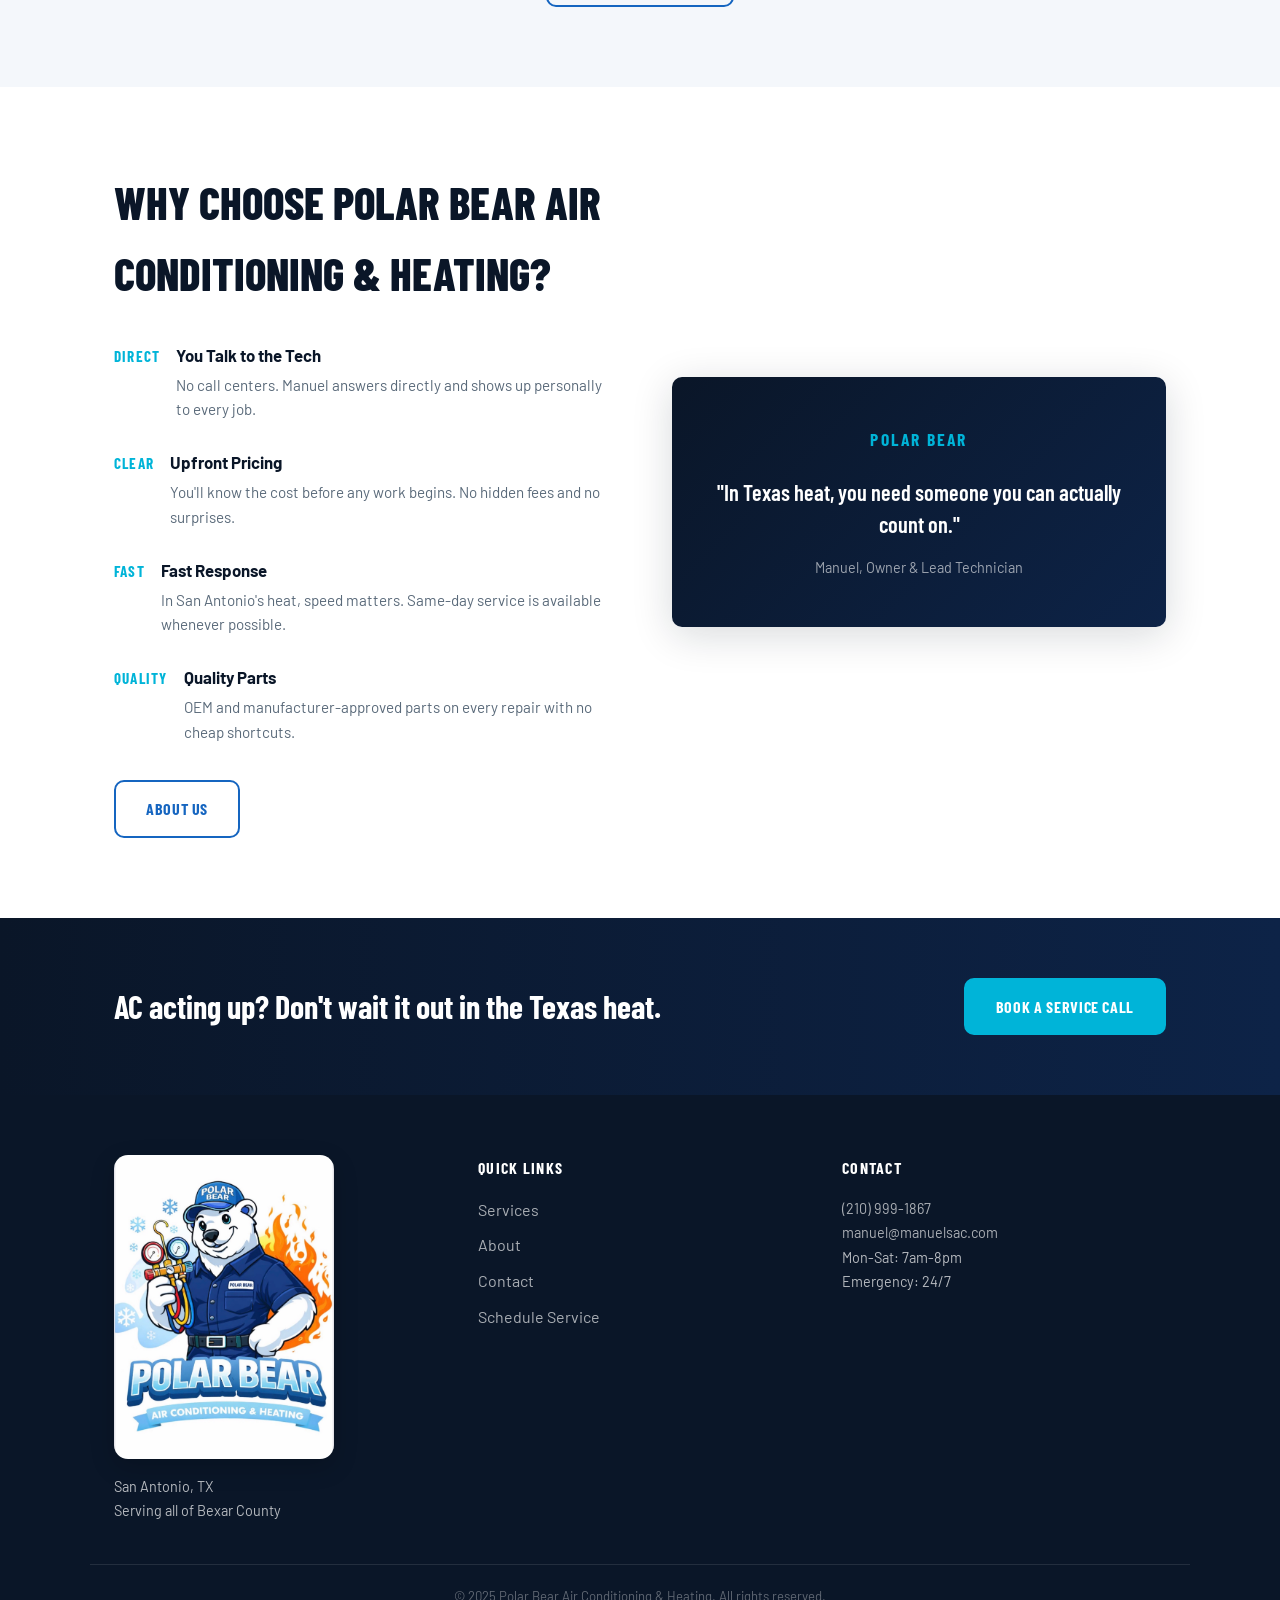
==== commit 4354787e: "logo update" ====
--- a/index.html
+++ b/index.html
@@ -5,18 +5,18 @@
   <meta name="viewport" content="width=device-width, initial-scale=1.0" />
   <title>Polar Bear Air Conditioning & Heating | San Antonio, TX</title>
   <link rel="stylesheet" href="css/style.css" />
-  <link rel="preconnect" href="https://fonts.googleapis.com">
-  <link rel="preconnect" href="https://fonts.gstatic.com" crossorigin>
-  <link href="https://fonts.googleapis.com/css2?family=Barlow+Condensed:wght@400;600;700;800&family=Barlow:wght@400;500;600&display=swap" rel="stylesheet">
+  <link rel="preconnect" href="https://fonts.googleapis.com" />
+  <link rel="preconnect" href="https://fonts.gstatic.com" crossorigin />
+  <link href="https://fonts.googleapis.com/css2?family=Barlow+Condensed:wght@400;600;700;800&family=Barlow:wght@400;500;600&display=swap" rel="stylesheet" />
 </head>
 <body>
 
   <!-- NAV -->
   <header class="site-header">
     <nav class="nav container">
-      <a href="index.html" class="nav-logo">
-        <span class="logo-icon">❄</span>
-        <span class="logo-text">Polar Bear <span class="accent">Air</span> Conditioning & Heating</span>
+      <a href="index.html" class="nav-logo" aria-label="Polar Bear Air Conditioning & Heating home">
+        <img src="assets/polar-bear-logo.jpg" alt="Polar Bear Air Conditioning & Heating logo" class="nav-logo-image" />
+        <span class="sr-only">Polar Bear Air Conditioning & Heating</span>
       </a>
       <button class="nav-toggle" id="navToggle" aria-label="Toggle menu">
         <span></span><span></span><span></span>
@@ -36,16 +36,16 @@
     <div class="hero-bg"></div>
     <div class="container hero-content">
       <p class="hero-eyebrow">San Antonio's Trusted AC Specialist</p>
-      <h1 class="hero-title">Stay Cool.<br>Stay Comfortable.</h1>
-      <p class="hero-sub">Fast, honest AC repair &amp; installation from a certified technician who actually picks up the phone.</p>
+      <h1 class="hero-title">Stay Cool.<br />Stay Comfortable.</h1>
+      <p class="hero-sub">Fast, honest AC repair and installation from a certified technician who actually picks up the phone.</p>
       <div class="hero-actions">
         <a href="contact.html#schedule" class="btn btn-primary">Schedule Service</a>
-        <a href="tel:+12109991867" class="btn btn-outline">📞 (210) 999-1867</a>
+        <a href="tel:+12109991867" class="btn btn-outline">Call (210) 999-1867</a>
       </div>
       <div class="hero-badges">
-        <div class="badge"><span>✔</span> 25+ Years Experience</div>
-        <div class="badge"><span>✔</span> Licensed &amp; Insured</div>
-        <div class="badge"><span>✔</span> Same-Day Available</div>
+        <div class="badge"><span>&#10003;</span> 25+ Years Experience</div>
+        <div class="badge"><span>&#10003;</span> Licensed &amp; Insured</div>
+        <div class="badge"><span>&#10003;</span> Same-Day Available</div>
       </div>
     </div>
   </section>
@@ -79,28 +79,28 @@
       <p class="section-sub">Full-service air conditioning from a single trusted technician.</p>
       <div class="services-grid">
         <a href="services.html#repair" class="service-card">
-          <div class="service-icon">🔧</div>
+          <div class="service-icon">Repair</div>
           <h3>AC Repair</h3>
           <p>Fast diagnosis and repair on all makes and models. Most repairs completed same day.</p>
-          <span class="card-link">Learn more →</span>
+          <span class="card-link">Learn more &rarr;</span>
         </a>
         <a href="services.html#install" class="service-card">
-          <div class="service-icon">🏠</div>
+          <div class="service-icon">Install</div>
           <h3>AC Installation</h3>
-          <p>New system installs sized right for your home — no overselling, just honest recommendations.</p>
-          <span class="card-link">Learn more →</span>
+          <p>New system installs sized right for your home with honest recommendations and no overselling.</p>
+          <span class="card-link">Learn more &rarr;</span>
         </a>
         <a href="services.html#maintenance" class="service-card">
-          <div class="service-icon">📋</div>
+          <div class="service-icon">Tune-Up</div>
           <h3>Maintenance Tune-Up</h3>
           <p>Seasonal tune-ups that keep your system running efficiently and catch problems early.</p>
-          <span class="card-link">Learn more →</span>
+          <span class="card-link">Learn more &rarr;</span>
         </a>
         <a href="services.html#mini-split" class="service-card">
-          <div class="service-icon">💨</div>
+          <div class="service-icon">Ductless</div>
           <h3>Mini-Split Systems</h3>
           <p>Ductless solutions for garages, additions, or any room without existing ductwork.</p>
-          <span class="card-link">Learn more →</span>
+          <span class="card-link">Learn more &rarr;</span>
         </a>
       </div>
       <div class="section-cta">
@@ -116,31 +116,31 @@
         <h2 class="section-title">Why Choose Polar Bear Air Conditioning & Heating?</h2>
         <ul class="why-list">
           <li>
-            <span class="why-icon">👤</span>
+            <span class="why-icon">Direct</span>
             <div>
               <strong>You Talk to the Tech</strong>
               <p>No call centers. Manuel answers directly and shows up personally to every job.</p>
             </div>
           </li>
           <li>
-            <span class="why-icon">💬</span>
+            <span class="why-icon">Clear</span>
             <div>
               <strong>Upfront Pricing</strong>
-              <p>You'll know the cost before any work begins. No hidden fees, no surprises.</p>
-            </div>
-          </li>
-          <li>
-            <span class="why-icon">⚡</span>
+              <p>You'll know the cost before any work begins. No hidden fees and no surprises.</p>
+            </div>
+          </li>
+          <li>
+            <span class="why-icon">Fast</span>
             <div>
               <strong>Fast Response</strong>
-              <p>In San Antonio's heat, we know speed matters. Same-day service whenever possible.</p>
-            </div>
-          </li>
-          <li>
-            <span class="why-icon">🏆</span>
+              <p>In San Antonio's heat, speed matters. Same-day service is available whenever possible.</p>
+            </div>
+          </li>
+          <li>
+            <span class="why-icon">Quality</span>
             <div>
               <strong>Quality Parts</strong>
-              <p>OEM and manufacturer-approved parts on every repair — no cheap shortcuts.</p>
+              <p>OEM and manufacturer-approved parts on every repair with no cheap shortcuts.</p>
             </div>
           </li>
         </ul>
@@ -148,9 +148,9 @@
       </div>
       <div class="why-visual">
         <div class="visual-card">
-          <div class="visual-icon">❄</div>
+          <div class="visual-icon">Polar Bear</div>
           <p class="visual-quote">"In Texas heat, you need someone you can actually count on."</p>
-          <p class="visual-name">— Manuel, Owner & Lead Technician</p>
+          <p class="visual-name">Manuel, Owner &amp; Lead Technician</p>
         </div>
       </div>
     </div>
@@ -168,8 +168,11 @@
   <footer class="site-footer">
     <div class="container footer-grid">
       <div>
-        <p class="footer-logo"><span class="accent">❄</span> Polar Bear Air Conditioning &amp; Heating</p>
-        <p>San Antonio, TX<br>Serving all of Bexar County</p>
+        <a href="index.html" class="footer-logo" aria-label="Polar Bear Air Conditioning & Heating home">
+          <img src="assets/polar-bear-logo.jpg" alt="Polar Bear Air Conditioning & Heating logo" class="footer-logo-image" />
+          <span class="sr-only">Polar Bear Air Conditioning & Heating</span>
+        </a>
+        <p>San Antonio, TX<br />Serving all of Bexar County</p>
       </div>
       <div>
         <h4>Quick Links</h4>
@@ -184,11 +187,11 @@
         <h4>Contact</h4>
         <p><a href="tel:+12109991867">(210) 999-1867</a></p>
         <p><a href="mailto:manuel@manuelsac.com">manuel@manuelsac.com</a></p>
-        <p>Mon–Sat: 7am–8pm<br>Emergency: 24/7</p>
+        <p>Mon-Sat: 7am-8pm<br />Emergency: 24/7</p>
       </div>
     </div>
     <div class="footer-bottom container">
-      <p>© 2025 Polar Bear Air Conditioning &amp; Heating. All rights reserved.</p>
+      <p>&copy; 2025 Polar Bear Air Conditioning &amp; Heating. All rights reserved.</p>
     </div>
   </footer>
 
--- a/css/style.css
+++ b/css/style.css
@@ -48,6 +48,18 @@
 
 .accent { color: var(--accent); }
 
+.sr-only {
+  position: absolute;
+  width: 1px;
+  height: 1px;
+  padding: 0;
+  margin: -1px;
+  overflow: hidden;
+  clip: rect(0, 0, 0, 0);
+  white-space: nowrap;
+  border: 0;
+}
+
 /* ===== BUTTONS ===== */
 .btn {
   display: inline-block;
@@ -109,25 +121,25 @@
   display: flex;
   align-items: center;
   justify-content: space-between;
-  height: 70px;
+  min-height: 82px;
   gap: 24px;
+  padding-top: 10px;
+  padding-bottom: 10px;
 }
 
 .nav-logo {
   display: flex;
   align-items: center;
-  gap: 10px;
-  color: var(--white);
-  font-family: var(--font-display);
-  font-size: 1.2rem;
-  font-weight: 700;
-  letter-spacing: .02em;
-  white-space: nowrap;
-}
-
-.logo-icon {
-  font-size: 1.4rem;
-  color: var(--accent);
+  flex-shrink: 0;
+}
+
+.nav-logo-image {
+  height: 58px;
+  width: auto;
+  display: block;
+  border-radius: 10px;
+  background: rgba(255,255,255,.96);
+  box-shadow: 0 6px 18px rgba(0,0,0,.18);
 }
 
 .nav-links {
@@ -345,7 +357,12 @@
 }
 
 .service-icon {
-  font-size: 2.2rem;
+  font-family: var(--font-display);
+  font-size: 1rem;
+  font-weight: 700;
+  letter-spacing: .08em;
+  text-transform: uppercase;
+  color: var(--accent);
   margin-bottom: 16px;
 }
 
@@ -397,7 +414,12 @@
 }
 
 .why-icon {
-  font-size: 1.5rem;
+  font-family: var(--font-display);
+  font-size: .95rem;
+  font-weight: 700;
+  letter-spacing: .08em;
+  text-transform: uppercase;
+  color: var(--accent);
   flex-shrink: 0;
   margin-top: 2px;
 }
@@ -423,7 +445,11 @@
 }
 
 .visual-icon {
-  font-size: 3.5rem;
+  font-family: var(--font-display);
+  font-size: 1.1rem;
+  font-weight: 700;
+  letter-spacing: .12em;
+  text-transform: uppercase;
   color: var(--accent);
   margin-bottom: 24px;
 }
@@ -503,7 +529,15 @@
   box-shadow: var(--shadow);
 }
 
-.sdc-icon { font-size: 2.5rem; padding-top: 4px; }
+.sdc-icon {
+  font-family: var(--font-display);
+  font-size: 1rem;
+  font-weight: 700;
+  letter-spacing: .08em;
+  text-transform: uppercase;
+  color: var(--accent);
+  padding-top: 8px;
+}
 
 .sdc-content h2 {
   font-family: var(--font-display);
@@ -649,7 +683,16 @@
   align-items: flex-start;
 }
 
-.cm-icon { font-size: 1.5rem; flex-shrink: 0; margin-top: 2px; }
+.cm-icon {
+  font-family: var(--font-display);
+  font-size: .95rem;
+  font-weight: 700;
+  letter-spacing: .08em;
+  text-transform: uppercase;
+  color: var(--accent);
+  flex-shrink: 0;
+  margin-top: 2px;
+}
 
 .contact-method strong {
   display: block;
@@ -746,7 +789,15 @@
   text-align: center;
   padding: 40px 20px;
 }
-.success-icon { font-size: 3rem; margin-bottom: 16px; }
+.success-icon {
+  font-family: var(--font-display);
+  font-size: 1.4rem;
+  font-weight: 700;
+  letter-spacing: .08em;
+  text-transform: uppercase;
+  color: var(--accent);
+  margin-bottom: 16px;
+}
 .form-success h3 {
   font-family: var(--font-display);
   font-size: 1.8rem;
@@ -770,11 +821,18 @@
 }
 
 .footer-logo {
-  font-family: var(--font-display);
-  font-size: 1.2rem;
-  font-weight: 700;
-  color: var(--white);
-  margin-bottom: 12px;
+  display: inline-flex;
+  align-items: center;
+  margin-bottom: 16px;
+}
+
+.footer-logo-image {
+  width: min(220px, 100%);
+  height: auto;
+  display: block;
+  border-radius: 14px;
+  background: rgba(255,255,255,.96);
+  box-shadow: 0 8px 24px rgba(0,0,0,.18);
 }
 
 .site-footer h4 {
@@ -828,7 +886,7 @@
   .nav-links {
     display: none;
     position: absolute;
-    top: 70px;
+    top: 82px;
     left: 0;
     right: 0;
     background: var(--blue-dark);
@@ -840,6 +898,13 @@
   .nav-links.open { display: flex; }
   .nav-toggle { display: flex; }
 
+  .nav {
+    min-height: 76px;
+    gap: 16px;
+  }
+
+  .nav-logo-image { height: 48px; }
+
   .hero-title { font-size: 3rem; }
   .hero-actions { flex-direction: column; }
   .hero-actions .btn { text-align: center; }
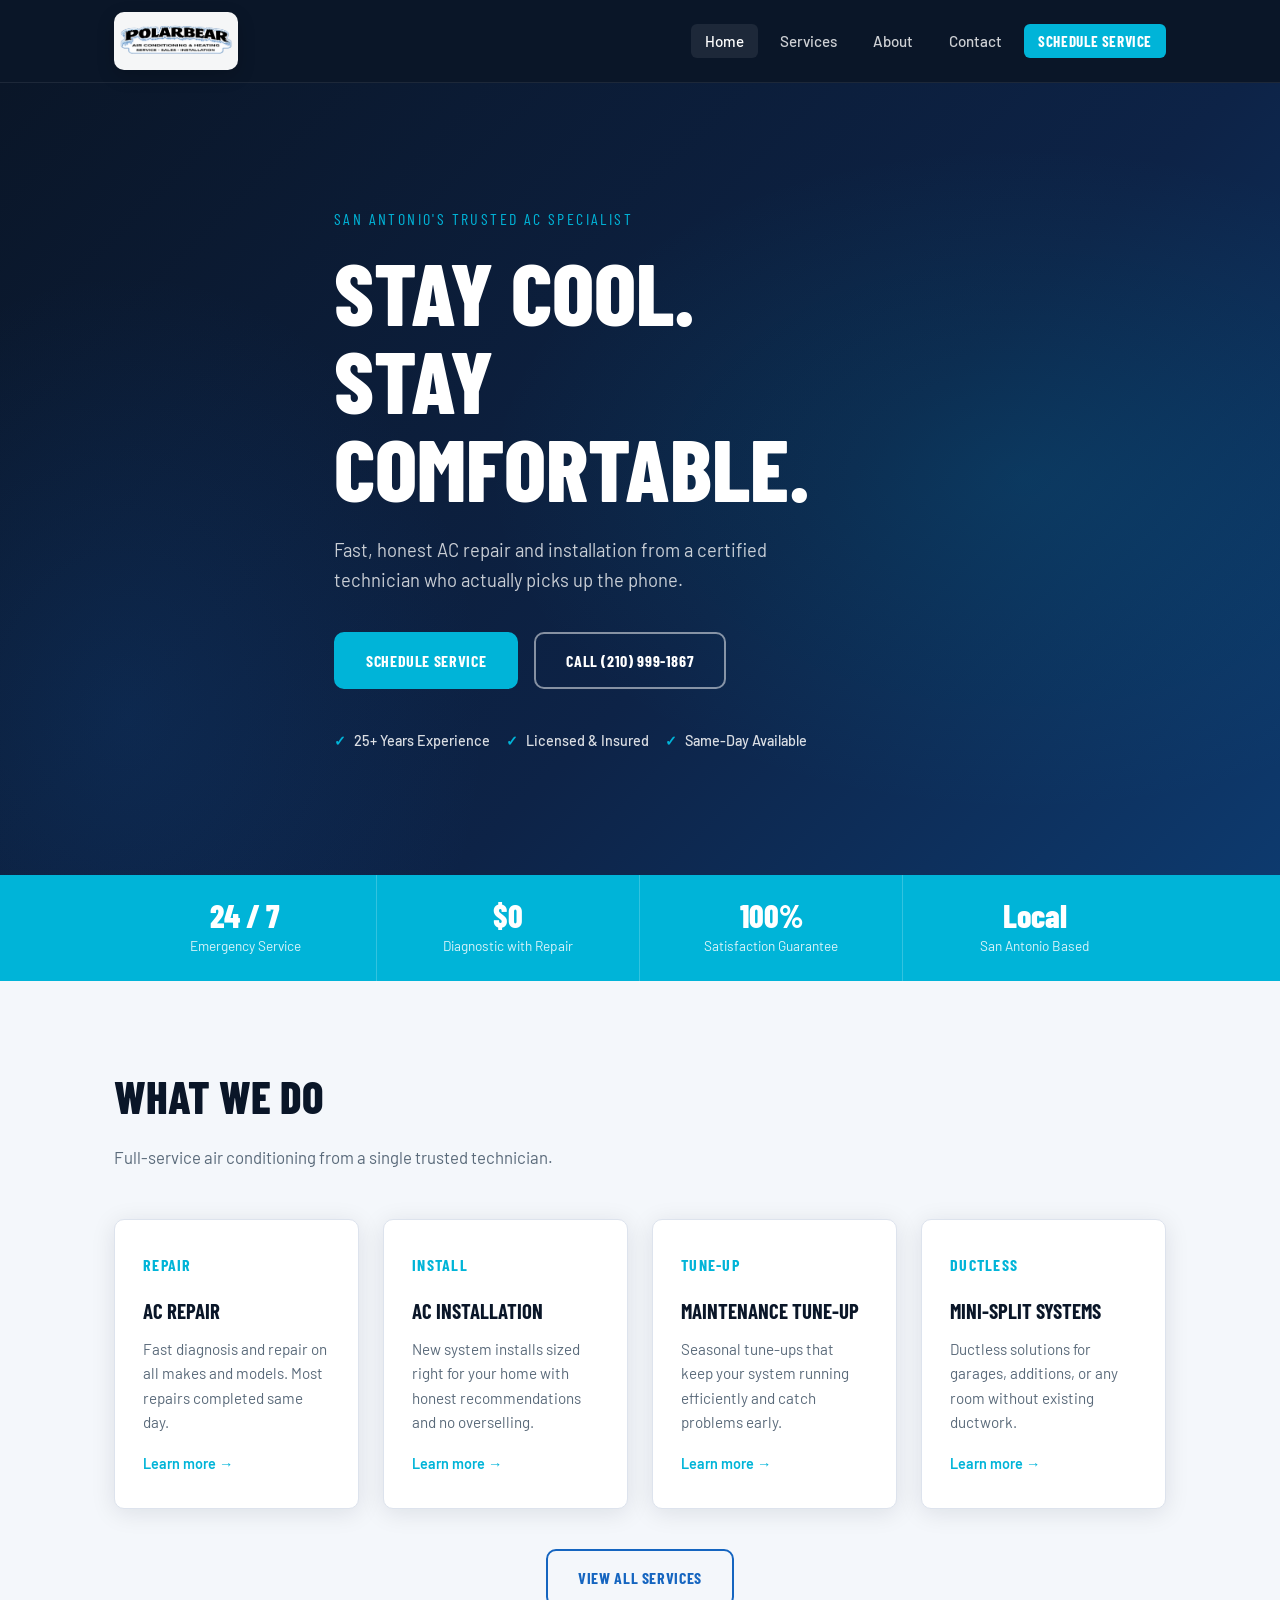
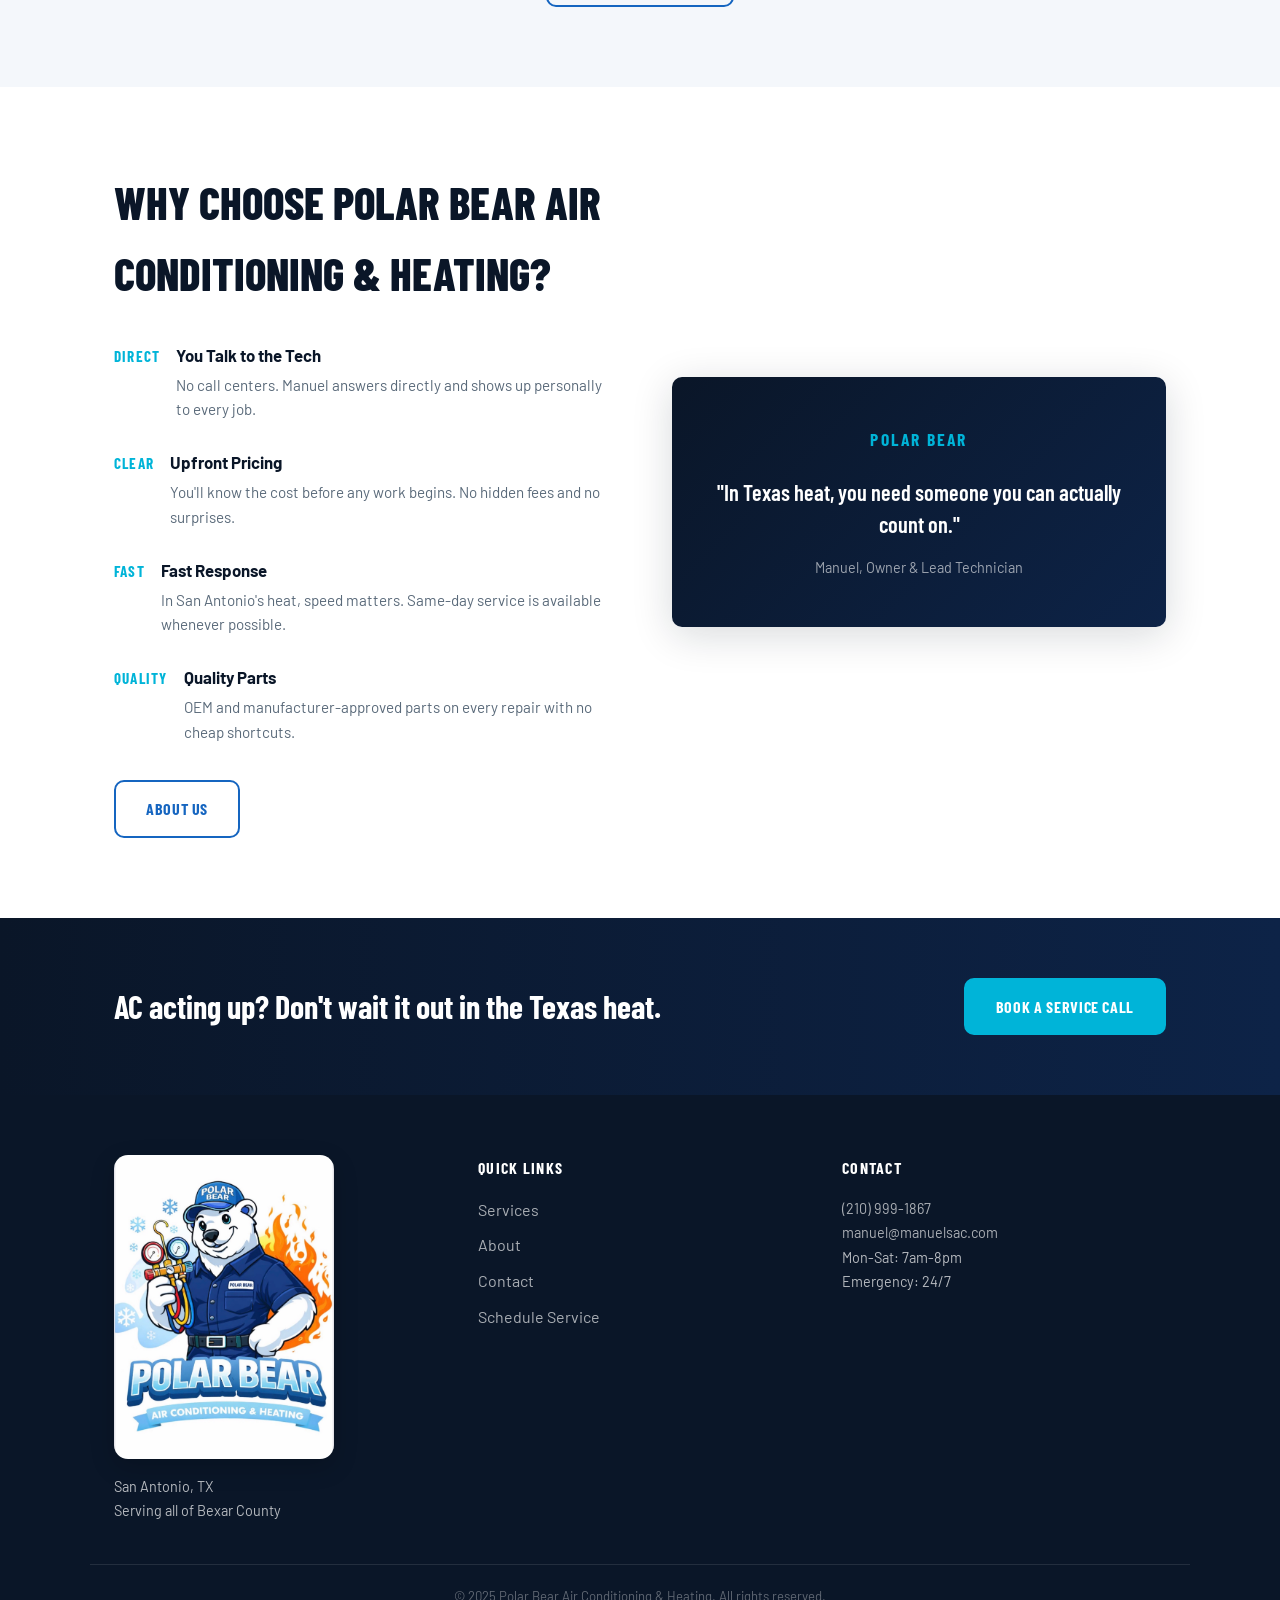
==== commit 3a24137a: "logo header fix" ====
--- a/index.html
+++ b/index.html
@@ -15,7 +15,7 @@
   <header class="site-header">
     <nav class="nav container">
       <a href="index.html" class="nav-logo" aria-label="Polar Bear Air Conditioning & Heating home">
-        <img src="assets/polar-bear-logo.jpg" alt="Polar Bear Air Conditioning & Heating logo" class="nav-logo-image" />
+        <img src="assets/polar-bear-header-logo.png" alt="Polar Bear Air Conditioning & Heating logo" class="nav-logo-image" />
         <span class="sr-only">Polar Bear Air Conditioning & Heating</span>
       </a>
       <button class="nav-toggle" id="navToggle" aria-label="Toggle menu">
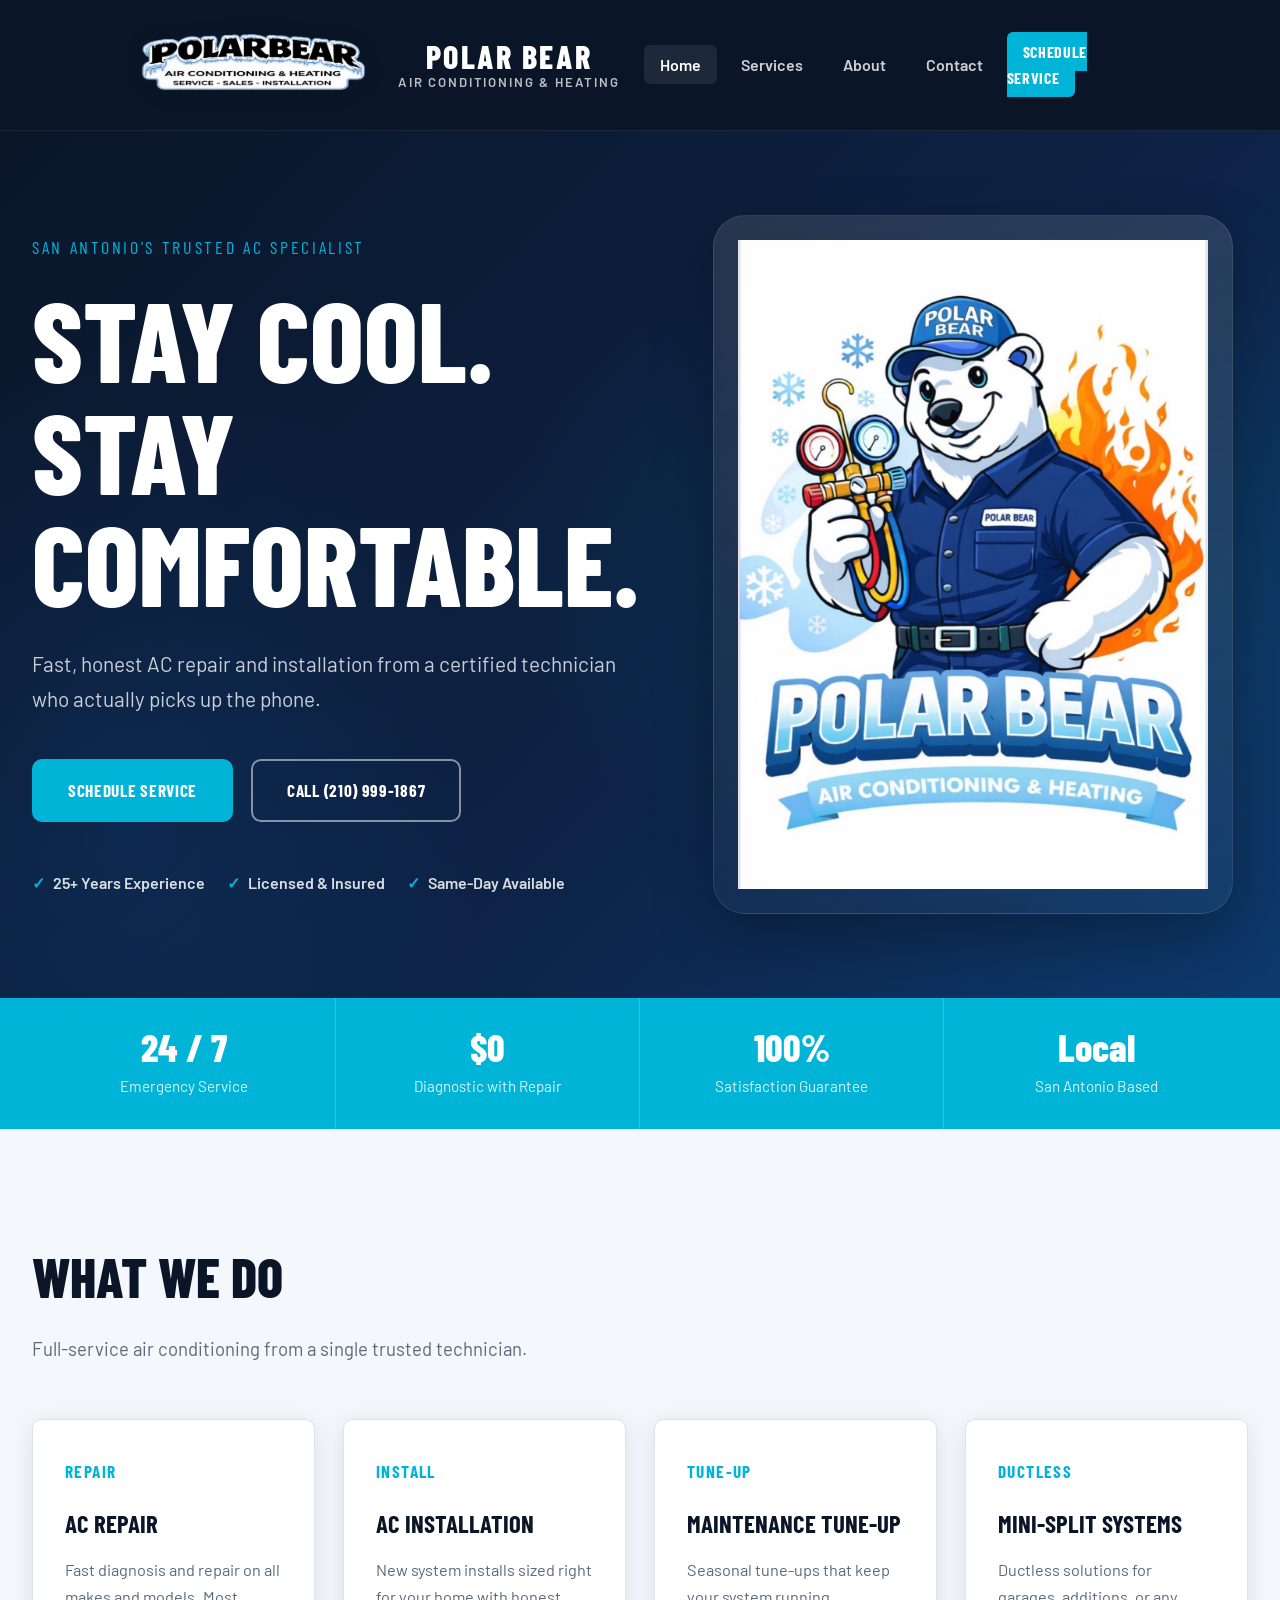
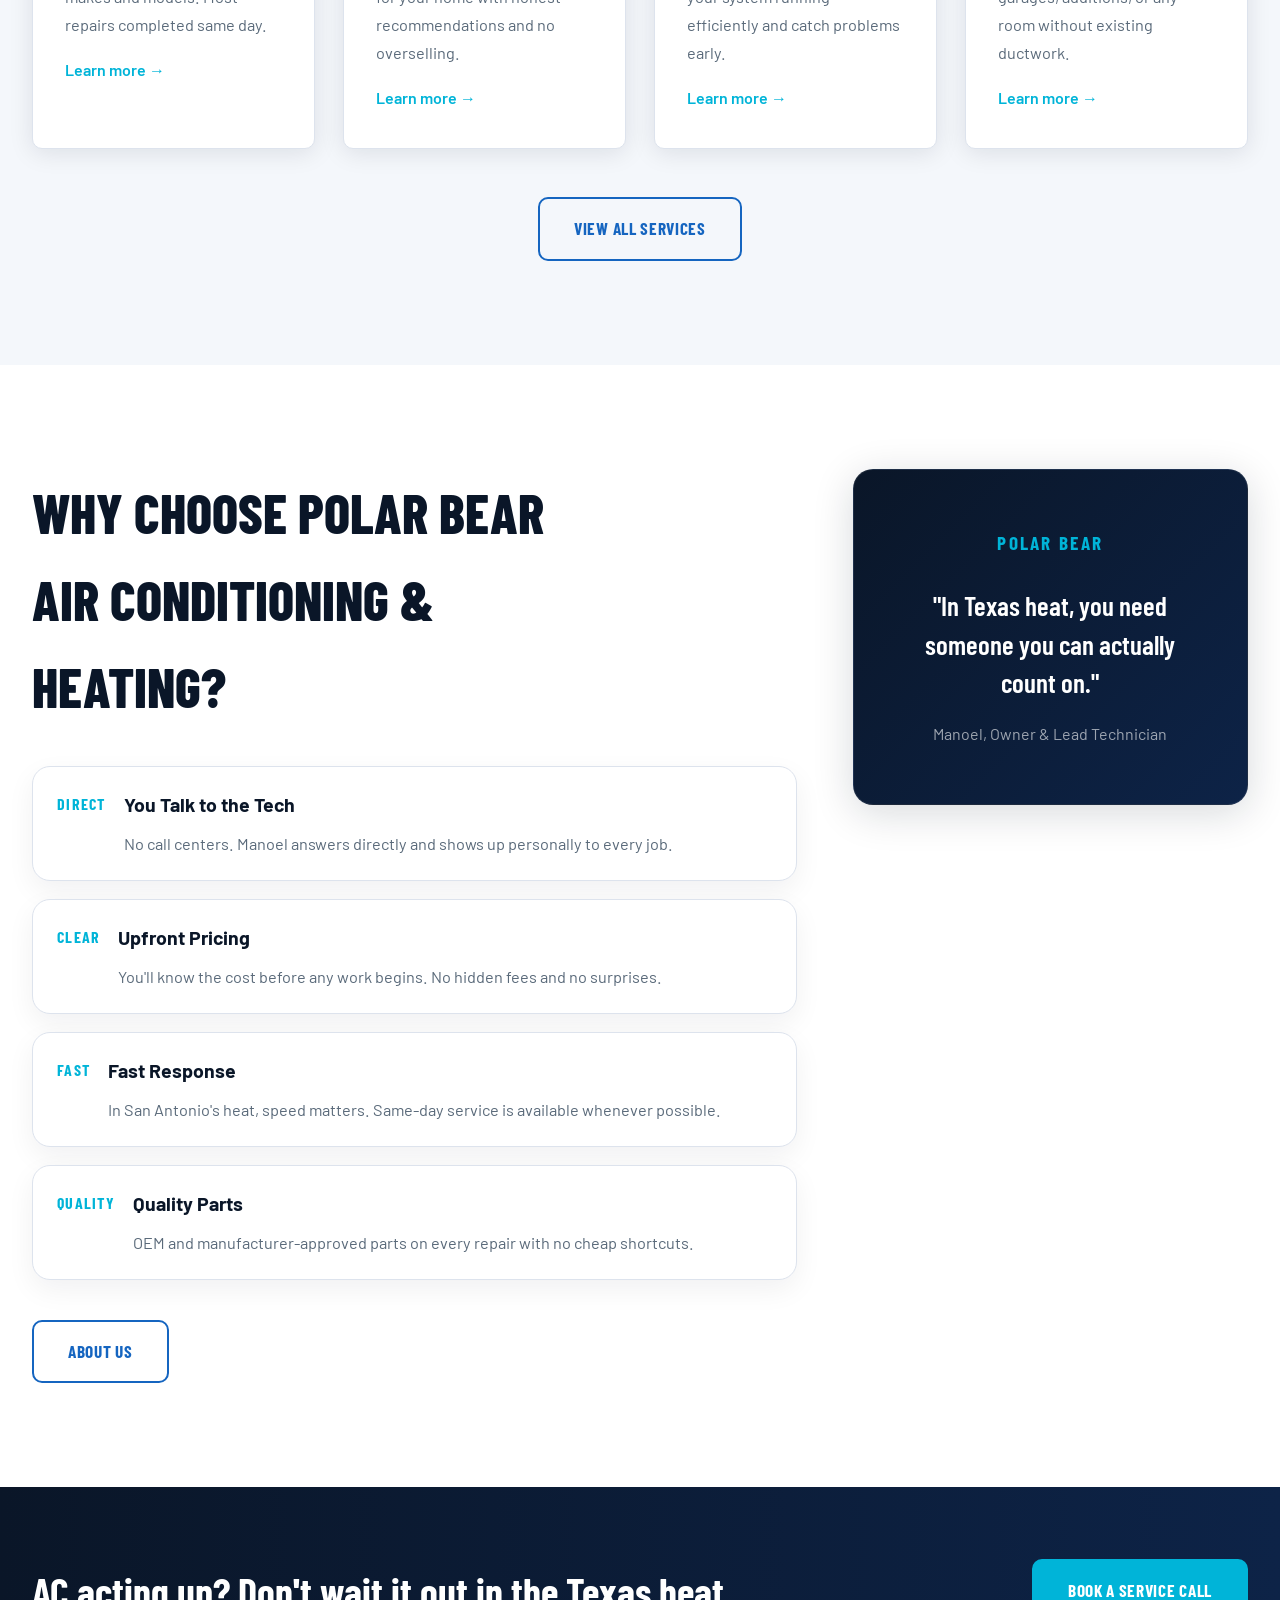
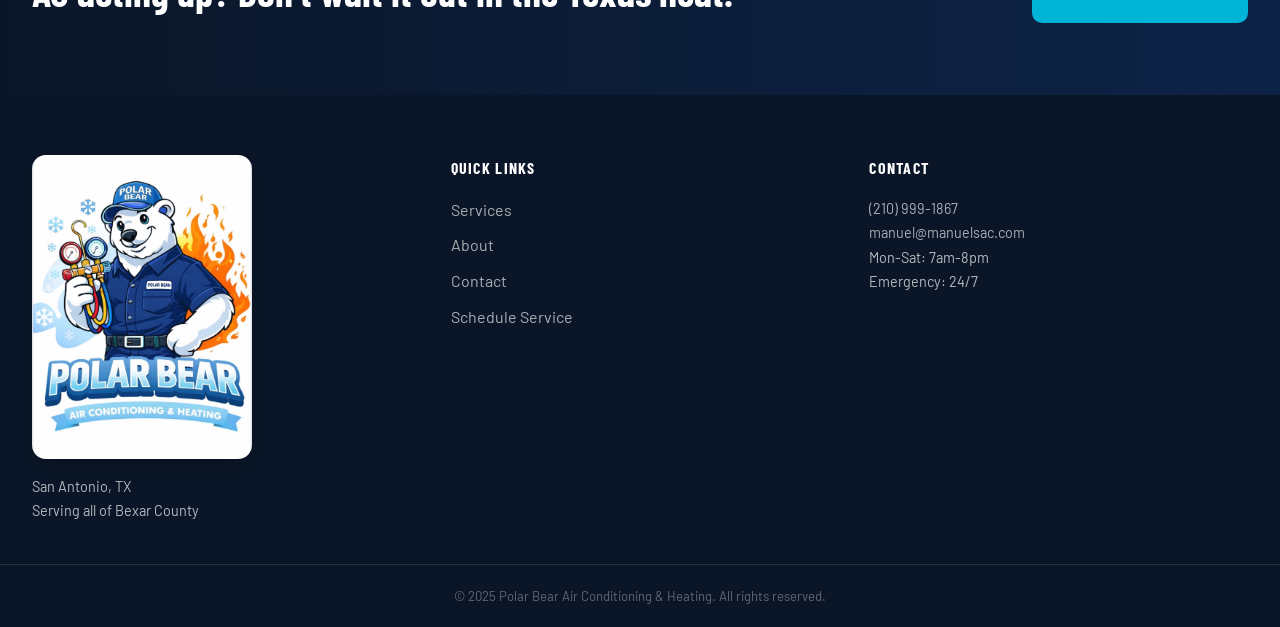
==== commit d55639a6: "big improvments" ====
--- a/index.html
+++ b/index.html
@@ -4,6 +4,8 @@
   <meta charset="UTF-8" />
   <meta name="viewport" content="width=device-width, initial-scale=1.0" />
   <title>Polar Bear Air Conditioning & Heating | San Antonio, TX</title>
+  <meta name="description" content="Polar Bear Air Conditioning & Heating provides AC repair, installation, tune-ups, and mini-split service in San Antonio, Texas with fast response and honest pricing." />
+  <link rel="icon" type="image/jpeg" href="assets/polar-bear-logo.jpg" />
   <link rel="stylesheet" href="css/style.css" />
   <link rel="preconnect" href="https://fonts.googleapis.com" />
   <link rel="preconnect" href="https://fonts.gstatic.com" crossorigin />
@@ -16,9 +18,12 @@
     <nav class="nav container">
       <a href="index.html" class="nav-logo" aria-label="Polar Bear Air Conditioning & Heating home">
         <img src="assets/polar-bear-header-logo.png" alt="Polar Bear Air Conditioning & Heating logo" class="nav-logo-image" />
-        <span class="sr-only">Polar Bear Air Conditioning & Heating</span>
+        <span class="nav-logo-text">
+          <span class="nav-logo-name">Polar Bear</span>
+          <span class="nav-logo-tagline">Air Conditioning &amp; Heating</span>
+        </span>
       </a>
-      <button class="nav-toggle" id="navToggle" aria-label="Toggle menu">
+      <button class="nav-toggle" id="navToggle" aria-label="Toggle menu" aria-expanded="false">
         <span></span><span></span><span></span>
       </button>
       <ul class="nav-links" id="navLinks">
@@ -35,17 +40,26 @@
   <section class="hero">
     <div class="hero-bg"></div>
     <div class="container hero-content">
-      <p class="hero-eyebrow">San Antonio's Trusted AC Specialist</p>
-      <h1 class="hero-title">Stay Cool.<br />Stay Comfortable.</h1>
-      <p class="hero-sub">Fast, honest AC repair and installation from a certified technician who actually picks up the phone.</p>
-      <div class="hero-actions">
-        <a href="contact.html#schedule" class="btn btn-primary">Schedule Service</a>
-        <a href="tel:+12109991867" class="btn btn-outline">Call (210) 999-1867</a>
-      </div>
-      <div class="hero-badges">
-        <div class="badge"><span>&#10003;</span> 25+ Years Experience</div>
-        <div class="badge"><span>&#10003;</span> Licensed &amp; Insured</div>
-        <div class="badge"><span>&#10003;</span> Same-Day Available</div>
+      <div class="hero-layout">
+        <div class="hero-copy">
+          <p class="hero-eyebrow">San Antonio's Trusted AC Specialist</p>
+          <h1 class="hero-title">Stay Cool.<br />Stay Comfortable.</h1>
+          <p class="hero-sub">Fast, honest AC repair and installation from a certified technician who actually picks up the phone.</p>
+          <div class="hero-actions">
+            <a href="contact.html#schedule" class="btn btn-primary">Schedule Service</a>
+            <a href="tel:+12109991867" class="btn btn-outline">Call (210) 999-1867</a>
+          </div>
+          <div class="hero-badges">
+            <div class="badge"><span>&#10003;</span> 25+ Years Experience</div>
+            <div class="badge"><span>&#10003;</span> Licensed &amp; Insured</div>
+            <div class="badge"><span>&#10003;</span> Same-Day Available</div>
+          </div>
+        </div>
+        <div class="hero-visual">
+          <div class="hero-image-frame">
+            <img src="assets/polar-bear-logo.jpg" alt="Polar Bear mascot holding HVAC gauges" class="hero-image" />
+          </div>
+        </div>
       </div>
     </div>
   </section>
@@ -119,7 +133,7 @@
             <span class="why-icon">Direct</span>
             <div>
               <strong>You Talk to the Tech</strong>
-              <p>No call centers. Manuel answers directly and shows up personally to every job.</p>
+              <p>No call centers. Manoel answers directly and shows up personally to every job.</p>
             </div>
           </li>
           <li>
@@ -150,7 +164,7 @@
         <div class="visual-card">
           <div class="visual-icon">Polar Bear</div>
           <p class="visual-quote">"In Texas heat, you need someone you can actually count on."</p>
-          <p class="visual-name">Manuel, Owner &amp; Lead Technician</p>
+          <p class="visual-name">Manoel, Owner &amp; Lead Technician</p>
         </div>
       </div>
     </div>
--- a/css/style.css
+++ b/css/style.css
@@ -1,5 +1,5 @@
 /* ===========================
-   Manuel's AC & Cooling — CSS
+   Manoel's AC & Cooling — CSS
    =========================== */
 
 :root {
@@ -41,9 +41,9 @@
 img { max-width: 100%; display: block; }
 
 .container {
-  max-width: 1100px;
+  max-width: 1280px;
   margin: 0 auto;
-  padding: 0 24px;
+  padding: 0 32px;
 }
 
 .accent { color: var(--accent); }
@@ -65,10 +65,10 @@
   display: inline-block;
   font-family: var(--font-display);
   font-weight: 700;
-  font-size: 1rem;
+  font-size: 1.08rem;
   letter-spacing: .04em;
   text-transform: uppercase;
-  padding: 14px 30px;
+  padding: 16px 34px;
   border-radius: var(--radius);
   transition: var(--transition);
   cursor: pointer;
@@ -117,29 +117,61 @@
   border-bottom: 1px solid rgba(255,255,255,.08);
 }
 
+.site-header .container {
+  max-width: 100%;
+  padding: 0 128px;
+}
+
 .nav {
   display: flex;
   align-items: center;
   justify-content: space-between;
-  min-height: 82px;
+  min-height: 112px;
   gap: 24px;
-  padding-top: 10px;
-  padding-bottom: 10px;
+  padding-top: 12px;
+  padding-bottom: 12px;
 }
 
 .nav-logo {
   display: flex;
   align-items: center;
+  gap: 20px;
   flex-shrink: 0;
 }
 
 .nav-logo-image {
-  height: 58px;
+  height: 130px;
   width: auto;
   display: block;
-  border-radius: 10px;
-  background: rgba(255,255,255,.96);
-  box-shadow: 0 6px 18px rgba(0,0,0,.18);
+  max-width: 250px;
+  object-fit: contain;
+  filter: drop-shadow(0 2px 8px rgba(0,0,0,.18));
+}
+
+.nav-logo-text {
+  display: flex;
+  flex-direction: column;
+  line-height: 1;
+  align-items: center;
+}
+
+.nav-logo-name {
+  font-family: var(--font-display);
+  font-size: 2rem;
+  font-weight: 800;
+  text-transform: uppercase;
+  letter-spacing: .08em;
+  color: var(--white);
+}
+
+.nav-logo-tagline {
+  font-size: .82rem;
+  font-weight: 600;
+  letter-spacing: .14em;
+  text-transform: uppercase;
+  color: rgba(255,255,255,.72);
+  margin-top: 4px;
+  text-align: center;
 }
 
 .nav-links {
@@ -150,9 +182,9 @@
 
 .nav-links a {
   color: rgba(255,255,255,.8);
-  font-size: .95rem;
-  font-weight: 500;
-  padding: 8px 14px;
+  font-size: 1rem;
+  font-weight: 600;
+  padding: 10px 16px;
   border-radius: 6px;
   transition: var(--transition);
 }
@@ -196,7 +228,7 @@
 /* ===== HERO ===== */
 .hero {
   position: relative;
-  min-height: 88vh;
+  min-height: 94vh;
   display: flex;
   align-items: center;
   overflow: hidden;
@@ -221,48 +253,82 @@
 .hero-content {
   position: relative;
   z-index: 1;
-  padding-top: 60px;
-  padding-bottom: 60px;
-  max-width: 660px;
+  padding-top: 84px;
+  padding-bottom: 84px;
+}
+
+.hero-layout {
+  display: grid;
+  grid-template-columns: minmax(0, 1.05fr) minmax(280px, .95fr);
+  align-items: center;
+  gap: 56px;
+}
+
+.hero-copy {
+  max-width: 760px;
+}
+
+.hero-visual {
+  display: flex;
+  justify-content: center;
+}
+
+.hero-image-frame {
+  width: min(100%, 520px);
+  padding: 24px;
+  border-radius: 32px;
+  background:
+    linear-gradient(180deg, rgba(255,255,255,.12), rgba(255,255,255,.03)),
+    linear-gradient(135deg, rgba(8,25,51,.6), rgba(16,59,108,.36));
+  border: 1px solid rgba(255,255,255,.1);
+  box-shadow: 0 24px 60px rgba(0,0,0,.28);
+  backdrop-filter: blur(4px);
+}
+
+.hero-image {
+  width: 100%;
+  height: auto;
+  display: block;
+  object-fit: contain;
 }
 
 .hero-eyebrow {
   font-family: var(--font-display);
-  font-size: 1rem;
+  font-size: 1.12rem;
   letter-spacing: .15em;
   text-transform: uppercase;
   color: var(--accent);
-  margin-bottom: 16px;
+  margin-bottom: 20px;
 }
 
 .hero-title {
   font-family: var(--font-display);
-  font-size: clamp(3rem, 8vw, 5.5rem);
+  font-size: clamp(4rem, 9vw, 7rem);
   font-weight: 800;
   line-height: 1;
   color: var(--white);
   text-transform: uppercase;
-  margin-bottom: 24px;
+  margin-bottom: 28px;
 }
 
 .hero-sub {
-  font-size: 1.15rem;
+  font-size: 1.3rem;
   color: rgba(255,255,255,.78);
-  max-width: 500px;
-  margin-bottom: 36px;
-  line-height: 1.65;
+  max-width: 620px;
+  margin-bottom: 42px;
+  line-height: 1.7;
 }
 
 .hero-actions {
   display: flex;
-  gap: 16px;
+  gap: 18px;
   flex-wrap: wrap;
-  margin-bottom: 40px;
+  margin-bottom: 48px;
 }
 
 .hero-badges {
   display: flex;
-  gap: 16px;
+  gap: 22px;
   flex-wrap: wrap;
 }
 
@@ -271,8 +337,8 @@
   align-items: center;
   gap: 8px;
   color: rgba(255,255,255,.85);
-  font-size: .9rem;
-  font-weight: 500;
+  font-size: 1rem;
+  font-weight: 600;
 }
 
 .badge span { color: var(--accent); font-weight: 700; }
@@ -292,42 +358,42 @@
   display: flex;
   flex-direction: column;
   align-items: center;
-  padding: 24px 16px;
+  padding: 30px 18px;
   border-right: 1px solid rgba(255,255,255,.2);
 }
 .trust-item:last-child { border-right: none; }
 
 .trust-item strong {
   font-family: var(--font-display);
-  font-size: 2rem;
+  font-size: 2.4rem;
   font-weight: 800;
   color: var(--white);
   line-height: 1;
 }
 
 .trust-item span {
-  font-size: .85rem;
+  font-size: .95rem;
   color: rgba(255,255,255,.85);
   text-align: center;
-  margin-top: 4px;
+  margin-top: 8px;
 }
 
 /* ===== SECTIONS ===== */
-.section { padding: 80px 0; }
+.section { padding: 104px 0; }
 
 .section-title {
   font-family: var(--font-display);
-  font-size: clamp(2rem, 4vw, 2.8rem);
+  font-size: clamp(2.4rem, 4.5vw, 3.4rem);
   font-weight: 800;
   text-transform: uppercase;
   color: var(--blue-dark);
-  margin-bottom: 12px;
+  margin-bottom: 14px;
 }
 
 .section-sub {
   color: var(--gray-text);
-  font-size: 1.05rem;
-  margin-bottom: 48px;
+  font-size: 1.16rem;
+  margin-bottom: 56px;
 }
 
 /* ===== SERVICES GRID ===== */
@@ -335,15 +401,15 @@
 
 .services-grid {
   display: grid;
-  grid-template-columns: repeat(auto-fit, minmax(240px, 1fr));
-  gap: 24px;
-  margin-bottom: 40px;
+  grid-template-columns: repeat(auto-fit, minmax(280px, 1fr));
+  gap: 28px;
+  margin-bottom: 48px;
 }
 
 .service-card {
   background: var(--white);
   border-radius: var(--radius);
-  padding: 32px 28px;
+  padding: 38px 32px;
   box-shadow: var(--shadow);
   border: 1px solid var(--border);
   transition: var(--transition);
@@ -358,34 +424,34 @@
 
 .service-icon {
   font-family: var(--font-display);
-  font-size: 1rem;
+  font-size: 1.08rem;
   font-weight: 700;
   letter-spacing: .08em;
   text-transform: uppercase;
   color: var(--accent);
-  margin-bottom: 16px;
+  margin-bottom: 18px;
 }
 
 .service-card h3 {
   font-family: var(--font-display);
-  font-size: 1.3rem;
-  font-weight: 700;
-  text-transform: uppercase;
-  color: var(--blue-dark);
-  margin-bottom: 10px;
+  font-size: 1.55rem;
+  font-weight: 700;
+  text-transform: uppercase;
+  color: var(--blue-dark);
+  margin-bottom: 12px;
 }
 
 .service-card p {
   color: var(--gray-text);
-  font-size: .95rem;
-  line-height: 1.6;
-  margin-bottom: 16px;
+  font-size: 1.02rem;
+  line-height: 1.7;
+  margin-bottom: 18px;
 }
 
 .card-link {
   color: var(--accent);
   font-weight: 600;
-  font-size: .9rem;
+  font-size: 1rem;
 }
 
 .section-cta { text-align: center; }
@@ -395,27 +461,37 @@
 
 .why-grid {
   display: grid;
-  grid-template-columns: 1fr 1fr;
-  gap: 64px;
-  align-items: center;
+  grid-template-columns: minmax(0, 1.45fr) minmax(300px, .75fr);
+  gap: 56px;
+  align-items: start;
+}
+
+.why-text .section-title {
+  max-width: 22ch;
+  margin-bottom: 32px;
 }
 
 .why-list {
   display: flex;
   flex-direction: column;
-  gap: 28px;
-  margin: 32px 0 36px;
+  gap: 18px;
+  margin: 36px 0 40px;
 }
 
 .why-list li {
   display: flex;
-  gap: 16px;
+  gap: 18px;
   align-items: flex-start;
+  padding: 22px 24px;
+  border: 1px solid var(--border);
+  border-radius: 18px;
+  background: var(--white);
+  box-shadow: 0 10px 28px rgba(10,22,40,.06);
 }
 
 .why-icon {
   font-family: var(--font-display);
-  font-size: .95rem;
+  font-size: 1rem;
   font-weight: 700;
   letter-spacing: .08em;
   text-transform: uppercase;
@@ -426,52 +502,56 @@
 
 .why-list strong {
   display: block;
-  font-size: 1.05rem;
-  color: var(--blue-dark);
-  margin-bottom: 4px;
+  font-size: 1.22rem;
+  color: var(--blue-dark);
+  margin-bottom: 10px;
 }
 
 .why-list p {
   color: var(--gray-text);
-  font-size: .95rem;
+  font-size: 1.02rem;
+  line-height: 1.7;
 }
 
 .visual-card {
   background: linear-gradient(135deg, var(--blue-dark), var(--blue-mid));
-  border-radius: var(--radius);
-  padding: 48px 40px;
+  border-radius: 20px;
+  padding: 58px 48px;
   text-align: center;
   box-shadow: var(--shadow-lg);
+  max-width: 580px;
+  margin: 0 auto;
+  border: 1px solid rgba(255,255,255,.08);
 }
 
 .visual-icon {
   font-family: var(--font-display);
-  font-size: 1.1rem;
+  font-size: 1.2rem;
   font-weight: 700;
   letter-spacing: .12em;
   text-transform: uppercase;
   color: var(--accent);
-  margin-bottom: 24px;
+  margin-bottom: 28px;
 }
 
 .visual-quote {
   font-family: var(--font-display);
-  font-size: 1.4rem;
+  font-size: 1.7rem;
   font-weight: 600;
   color: var(--white);
   line-height: 1.4;
-  margin-bottom: 16px;
+  margin-bottom: 20px;
 }
 
 .visual-name {
   color: rgba(255,255,255,.6);
-  font-size: .9rem;
+  font-size: 1rem;
 }
 
 /* ===== CTA STRIP ===== */
 .cta-strip {
   background: linear-gradient(90deg, var(--blue-dark), var(--blue-mid));
-  padding: 60px 0;
+  padding: 72px 0;
 }
 
 .cta-strip-inner {
@@ -484,10 +564,10 @@
 
 .cta-strip h2 {
   font-family: var(--font-display);
-  font-size: clamp(1.4rem, 3vw, 2rem);
-  font-weight: 700;
-  color: var(--white);
-  max-width: 600px;
+  font-size: clamp(1.8rem, 3.6vw, 2.5rem);
+  font-weight: 700;
+  color: var(--white);
+  max-width: 740px;
 }
 
 /* ===== PAGE HERO ===== */
@@ -518,15 +598,58 @@
   gap: 40px;
 }
 
+.services-intro {
+  display: flex;
+  flex-direction: column;
+  gap: 28px;
+  align-items: center;
+  text-align: center;
+}
+
+.services-intro .section-sub {
+  max-width: 780px;
+  margin-bottom: 0;
+}
+
+.services-note-grid {
+  display: grid;
+  grid-template-columns: repeat(3, minmax(0, 1fr));
+  gap: 18px;
+}
+
+.services-note-card {
+  display: flex;
+  flex-direction: column;
+  gap: 8px;
+  padding: 22px 24px;
+  border-radius: 18px;
+  background: linear-gradient(135deg, #1aaed0, #1297bd);
+  border: 1px solid rgba(0,0,0,.04);
+  box-shadow: 0 14px 32px rgba(0,180,216,.22);
+}
+
+.services-note-card strong {
+  font-family: var(--font-display);
+  font-size: 1.2rem;
+  font-weight: 700;
+  text-transform: uppercase;
+  color: var(--white);
+}
+
+.services-note-card span {
+  color: rgba(255,255,255,.88);
+  line-height: 1.65;
+}
+
 .service-detail-card {
   display: grid;
   grid-template-columns: 80px 1fr;
   gap: 28px;
   background: var(--white);
   border: 1px solid var(--border);
-  border-radius: var(--radius);
-  padding: 40px;
-  box-shadow: var(--shadow);
+  border-radius: 22px;
+  padding: 42px 46px;
+  box-shadow: 0 16px 42px rgba(10,22,40,.08);
 }
 
 .sdc-icon {
@@ -536,35 +659,44 @@
   letter-spacing: .08em;
   text-transform: uppercase;
   color: var(--accent);
-  padding-top: 8px;
+  padding-top: 10px;
 }
 
 .sdc-content h2 {
   font-family: var(--font-display);
-  font-size: 1.7rem;
-  font-weight: 700;
-  text-transform: uppercase;
-  color: var(--blue-dark);
-  margin-bottom: 12px;
+  font-size: 1.85rem;
+  font-weight: 700;
+  text-transform: uppercase;
+  color: var(--blue-dark);
+  margin-bottom: 14px;
+}
+
+.service-lead {
+  font-size: 1.03rem;
+  font-weight: 600;
+  color: var(--blue-mid) !important;
+  max-width: 760px;
+  margin-bottom: 18px !important;
 }
 
 .sdc-content p {
   color: var(--gray-text);
-  margin-bottom: 20px;
-  line-height: 1.7;
+  margin-bottom: 24px;
+  line-height: 1.8;
 }
 
 .service-includes {
   display: grid;
-  grid-template-columns: repeat(auto-fit, minmax(200px, 1fr));
-  gap: 8px 24px;
-  margin-bottom: 28px;
+  grid-template-columns: repeat(auto-fit, minmax(220px, 1fr));
+  gap: 14px 28px;
+  margin-bottom: 32px;
 }
 
 .service-includes li {
   color: var(--text);
-  font-size: .95rem;
-  padding-left: 18px;
+  font-size: .98rem;
+  line-height: 1.55;
+  padding-left: 20px;
   position: relative;
 }
 .service-includes li::before {
@@ -585,17 +717,62 @@
 
 .about-photo-placeholder {
   background: linear-gradient(135deg, var(--blue-dark), var(--blue-mid));
-  border-radius: var(--radius);
+  border-radius: 22px;
   aspect-ratio: 3/4;
   display: flex;
   flex-direction: column;
-  align-items: center;
-  justify-content: center;
-  gap: 12px;
+  align-items: flex-start;
+  justify-content: flex-end;
+  gap: 14px;
+  padding: 32px;
+  color: var(--white);
+  box-shadow: var(--shadow-lg);
+}
+
+.about-placeholder-kicker {
+  font-family: var(--font-display);
+  font-size: .95rem;
+  font-weight: 700;
+  letter-spacing: .12em;
+  text-transform: uppercase;
   color: var(--accent);
 }
-.about-photo-placeholder span { font-size: 4rem; }
-.about-photo-placeholder p { color: rgba(255,255,255,.5); font-size: .9rem; }
+
+.about-photo-placeholder strong {
+  font-family: var(--font-display);
+  font-size: 2rem;
+  line-height: 1;
+  text-transform: uppercase;
+}
+
+.about-photo-placeholder p {
+  color: rgba(255,255,255,.78);
+  font-size: 1rem;
+  line-height: 1.7;
+  max-width: 22ch;
+}
+
+.about-quote-card {
+  margin-top: 18px;
+  padding: 24px 24px 22px;
+  border-radius: 18px;
+  background: linear-gradient(180deg, #ffffff, #f7fbff);
+  border: 1px solid var(--border);
+  box-shadow: var(--shadow);
+}
+
+.about-quote-card p {
+  font-family: var(--font-display);
+  font-size: 1.5rem;
+  line-height: 1.35;
+  color: var(--blue-dark);
+  margin-bottom: 10px;
+}
+
+.about-quote-card span {
+  color: var(--gray-text);
+  font-size: .95rem;
+}
 
 .about-creds {
   display: flex;
@@ -638,17 +815,47 @@
   line-height: 1.75;
 }
 
+.about-expect {
+  margin: 32px 0 8px;
+}
+
+.about-expect-grid {
+  display: grid;
+  grid-template-columns: repeat(2, minmax(0, 1fr));
+  gap: 18px;
+}
+
+.about-expect-item {
+  padding: 22px 22px 20px;
+  border-radius: 18px;
+  background: linear-gradient(180deg, #ffffff, #f7fbff);
+  border: 1px solid var(--border);
+  box-shadow: var(--shadow);
+}
+
+.about-expect-item strong {
+  display: block;
+  font-size: 1.08rem;
+  color: var(--blue-dark);
+  margin-bottom: 8px;
+}
+
+.about-expect-item p {
+  margin-bottom: 0;
+  font-size: .98rem;
+}
+
 .area-list {
   display: grid;
   grid-template-columns: repeat(2, 1fr);
-  gap: 6px 20px;
+  gap: 10px 24px;
   margin-bottom: 28px;
 }
 
 .area-list li {
   color: var(--text);
-  font-size: .95rem;
-  padding-left: 16px;
+  font-size: .98rem;
+  padding-left: 18px;
   position: relative;
 }
 .area-list li::before {
@@ -866,6 +1073,16 @@
 
 /* ===== RESPONSIVE ===== */
 @media (max-width: 900px) {
+  .services-note-grid { grid-template-columns: 1fr 1fr; }
+  .about-expect-grid { grid-template-columns: 1fr; }
+
+  .hero-layout { grid-template-columns: 1fr; gap: 40px; }
+  .hero-copy {
+    max-width: 760px;
+    margin: 0 auto;
+  }
+  .hero-visual { order: 2; }
+
   .why-grid,
   .about-grid,
   .contact-layout { grid-template-columns: 1fr; gap: 40px; }
@@ -899,15 +1116,46 @@
   .nav-toggle { display: flex; }
 
   .nav {
-    min-height: 76px;
+    min-height: 92px;
     gap: 16px;
   }
 
-  .nav-logo-image { height: 48px; }
-
-  .hero-title { font-size: 3rem; }
+  .nav-logo-image {
+    height: 62px;
+    max-width: 150px;
+  }
+
+  .nav-logo {
+    gap: 12px;
+  }
+
+  .nav-logo-name {
+    font-size: 1.4rem;
+  }
+
+  .nav-logo-tagline {
+    font-size: .66rem;
+    letter-spacing: .08em;
+    margin-top: 3px;
+  }
+
+  .container { padding: 0 22px; }
+  .hero-content { padding-top: 72px; padding-bottom: 72px; }
+  .hero-layout { gap: 28px; }
+  .hero-image-frame {
+    width: min(100%, 360px);
+    padding: 18px;
+    border-radius: 24px;
+  }
+  .hero-title { font-size: clamp(3.25rem, 13vw, 4.6rem); }
+  .hero-sub { font-size: 1.1rem; }
   .hero-actions { flex-direction: column; }
   .hero-actions .btn { text-align: center; }
+  .services-note-grid { grid-template-columns: 1fr; }
+  .service-detail-card {
+    padding: 30px 24px;
+    border-radius: 18px;
+  }
 
   .trust-grid { grid-template-columns: 1fr 1fr; }
   .trust-item { border-right: none; border-bottom: 1px solid rgba(255,255,255,.15); }
